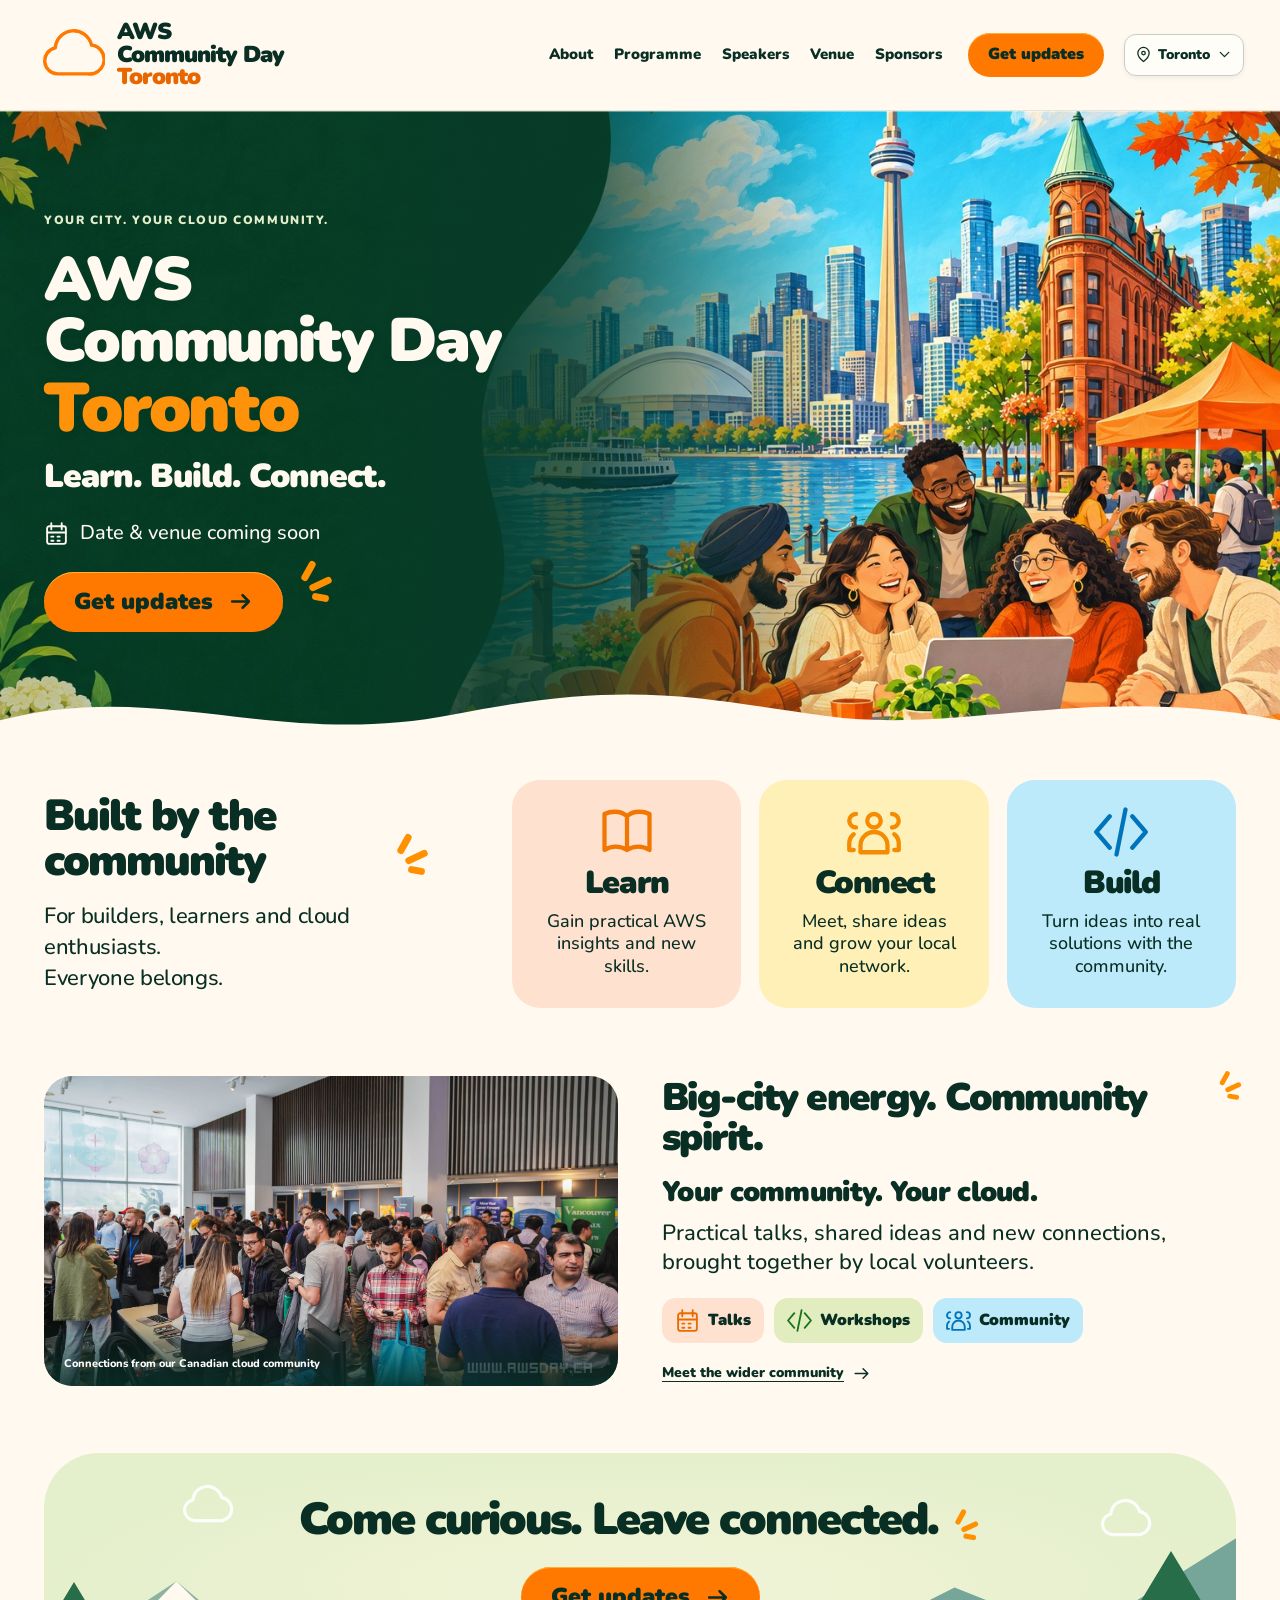
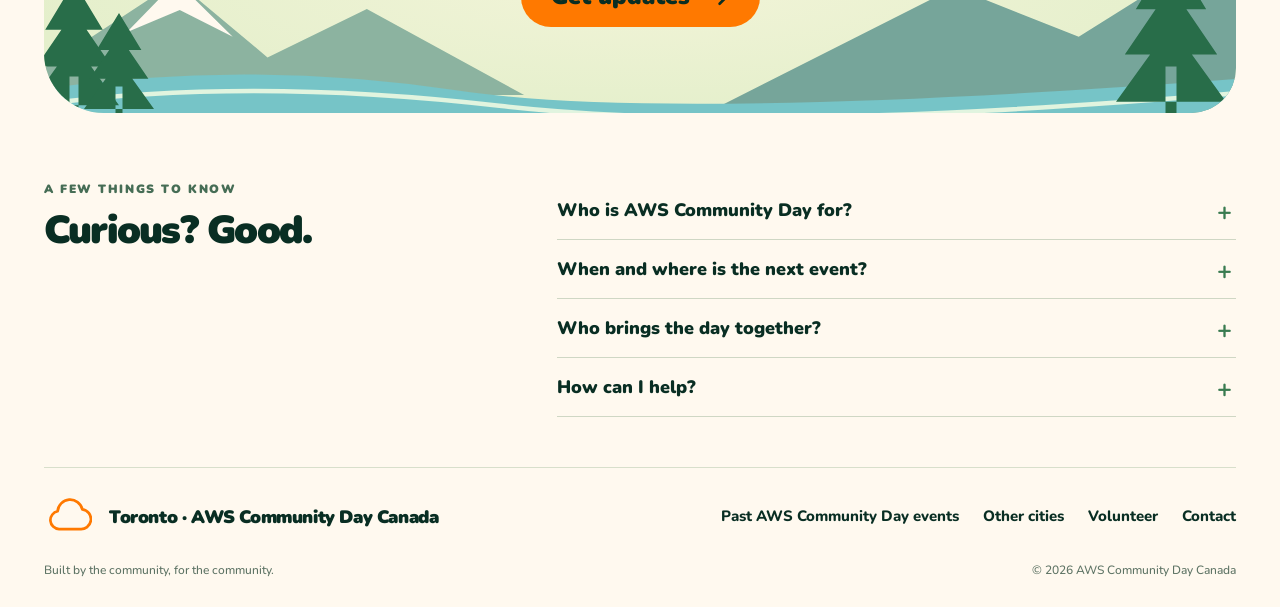
==== index.html @ c648989a "Archive Toronto 2026 event website and add past events navigation" ====
<!doctype html>
<html lang="en-CA">
<head>
<meta charset="utf-8">
<meta name="viewport" content="width=device-width,initial-scale=1">
<meta name="theme-color" content="#093b2b"><title>AWS Community Day Toronto | Learn. Build. Connect.</title>
<meta name="description" content="Built by the community, for the community. Join AWS Community Day Toronto for practical talks, shared ideas and new connections. Date and venue coming soon.">
<link rel="canonical" href="https://toronto.awsday.ca/">
<meta property="og:type" content="website">
<meta property="og:title" content="AWS Community Day Toronto">
<meta property="og:description" content="Learn. Build. Connect. Everyone belongs.">
<meta property="og:url" content="https://toronto.awsday.ca/">
<meta property="og:image" content="https://toronto.awsday.ca/assets/hero.jpg">
<meta name="twitter:card" content="summary_large_image">
<link rel="icon" href="favicon.svg" type="image/svg+xml">
<link rel="preload" href="assets/nunito-latin.woff2" as="font" type="font/woff2" crossorigin>
<link rel="preload" href="assets/hero.jpg" as="image" fetchpriority="high">
<link rel="stylesheet" href="styles.css">
<script src="app.js" defer></script></head>
<body data-city="toronto"><a href="#main" class="skip-link">Skip to content</a>
<header class="site-header"><div class="header-inner"><a class="brand" href="#top" aria-label="AWS Community Day Toronto home"><svg class="icon brand-cloud" viewBox="0 0 24 24" fill="none" stroke="currentColor" stroke-width="1.8" stroke-linecap="round" stroke-linejoin="round" aria-hidden="true"><path d="M7 19a5 5 0 0 1-.8-9.9A7 7 0 0 1 20 8a5.5 5.5 0 0 1-1.5 11Z"/></svg><span>AWS<br>Community Day<br><strong>Toronto</strong></span></a>
<nav class="desktop-nav" aria-label="Main navigation"><a href="#about">About</a><button data-panel="programme" aria-haspopup="dialog" aria-controls="panel-programme">Programme</button><button data-panel="speakers" aria-haspopup="dialog" aria-controls="panel-speakers">Speakers</button><button data-panel="venue" aria-haspopup="dialog" aria-controls="panel-venue">Venue</button><button data-panel="sponsors" aria-haspopup="dialog" aria-controls="panel-sponsors">Sponsors</button></nav><div class="header-actions"><button class="button button-small header-updates" data-panel="updates" aria-haspopup="dialog" aria-controls="panel-updates">Get updates</button><button class="city-switch" data-panel="cities" aria-haspopup="dialog" aria-controls="panel-cities" aria-label="Change city, currently Toronto"><svg class="icon " viewBox="0 0 24 24" fill="none" stroke="currentColor" stroke-width="1.8" stroke-linecap="round" stroke-linejoin="round" aria-hidden="true"><path d="M20 10c0 6-8 12-8 12S4 16 4 10a8 8 0 1 1 16 0Z"/><circle cx="12" cy="10" r="2.5"/></svg><span>Toronto</span><svg class="icon " viewBox="0 0 24 24" fill="none" stroke="currentColor" stroke-width="1.8" stroke-linecap="round" stroke-linejoin="round" aria-hidden="true"><path d="m6 9 6 6 6-6"/></svg></button><button class="menu-toggle" aria-expanded="false" aria-controls="mobile-nav" aria-label="Open navigation"><svg class="icon " viewBox="0 0 24 24" fill="none" stroke="currentColor" stroke-width="1.8" stroke-linecap="round" stroke-linejoin="round" aria-hidden="true"><path d="M3 6h18M3 12h18M3 18h18"/></svg></button></div></div>
<nav id="mobile-nav" class="mobile-nav" aria-label="Mobile navigation" hidden><a href="#about">About</a><button data-panel="programme" aria-haspopup="dialog" aria-controls="panel-programme">Programme</button><button data-panel="speakers" aria-haspopup="dialog" aria-controls="panel-speakers">Speakers</button><button data-panel="venue" aria-haspopup="dialog" aria-controls="panel-venue">Venue</button><button data-panel="sponsors" aria-haspopup="dialog" aria-controls="panel-sponsors">Sponsors</button><button data-panel="updates" aria-haspopup="dialog" aria-controls="panel-updates">Get updates</button></nav></header>
<main id="main">
<section id="top" class="hero" aria-labelledby="hero-title"><img class="hero-art" src="assets/hero.jpg" width="1536" height="1024" alt="Illustrated Toronto waterfront with the CN Tower, skyline and a community of builders" fetchpriority="high"><div class="hero-inner"><div class="hero-copy"><span class="hero-kicker">Your city. Your cloud community.</span><h1 id="hero-title">AWS<br>Community Day<br><span>Toronto</span></h1><p class="hero-tagline">Learn. Build. Connect.</p><p class="event-status"><svg class="icon " viewBox="0 0 24 24" fill="none" stroke="currentColor" stroke-width="1.8" stroke-linecap="round" stroke-linejoin="round" aria-hidden="true"><rect x="3" y="5" width="18" height="17" rx="2"/><path d="M7 2v6m10-6v6M3 11h18M7 15h2m4 0h2m-8 4h2m4 0h2"/></svg> Date & venue coming soon</p><div class="hero-cta"><button class="button button-large" data-panel="updates" aria-haspopup="dialog" aria-controls="panel-updates">Get updates <svg class="icon " viewBox="0 0 24 24" fill="none" stroke="currentColor" stroke-width="1.8" stroke-linecap="round" stroke-linejoin="round" aria-hidden="true"><path d="M4 12h16m-6-6 6 6-6 6"/></svg></button><span class="sparks" aria-hidden="true"><i></i><i></i><i></i></span></div></div></div><svg class="hero-wave" viewBox="0 0 1440 55" preserveAspectRatio="none" aria-hidden="true"><path d="M0 35C180-15 310 70 510 28S780 8 930 30 1230-10 1440 35V55H0Z" fill="#fff9ef"/></svg></section>
<section id="about" class="community-section content-width" aria-labelledby="community-title"><div class="community-intro"><h2 id="community-title">Built by the<br>community<span class="sparks" aria-hidden="true"><i></i><i></i><i></i></span></h2><p>For builders, learners and cloud enthusiasts.<br>Everyone belongs.</p></div><div class="pillars">
<article class="pillar learn"><svg class="icon " viewBox="0 0 24 24" fill="none" stroke="currentColor" stroke-width="1.8" stroke-linecap="round" stroke-linejoin="round" aria-hidden="true"><path d="M12 5C9 2 4 3 2 4v16c3-2 7-2 10 0 3-2 7-2 10 0V4c-2-1-7-2-10 1Zm0 0v15"/></svg><h3>Learn</h3><p>Gain practical AWS insights and new skills.</p></article>
<article class="pillar connect"><svg class="icon " viewBox="0 0 24 24" fill="none" stroke="currentColor" stroke-width="1.8" stroke-linecap="round" stroke-linejoin="round" aria-hidden="true"><circle cx="12" cy="7" r="3"/><path d="M6 21v-3a6 6 0 0 1 12 0v3ZM4 4a3 3 0 0 0 0 6M20 4a3 3 0 0 1 0 6M3 13a5 5 0 0 0-2 4v3h2m18-7a5 5 0 0 1 2 4v3h-2"/></svg><h3>Connect</h3><p>Meet, share ideas and grow your local network.</p></article>
<article class="pillar build"><svg class="icon " viewBox="0 0 24 24" fill="none" stroke="currentColor" stroke-width="1.8" stroke-linecap="round" stroke-linejoin="round" aria-hidden="true"><path d="m7 5-6 7 6 7m10-14 6 7-6 7M14 2l-4 20"/></svg><h3>Build</h3><p>Turn ideas into real solutions with the community.</p></article></div></section>
<section class="story-section content-width" aria-labelledby="story-title">
<figure class="community-photo"><img src="assets/community.jpg" width="3600" height="2400" loading="lazy" alt="Cloud community members meeting and sharing ideas at a previous Canadian event"><figcaption>Connections from our Canadian cloud community</figcaption></figure><div class="story-copy"><h2 id="story-title">Big-city energy. Community spirit.<span class="sparks" aria-hidden="true"><i></i><i></i><i></i></span></h2><h3>Your community. Your cloud.</h3><p>Practical talks, shared ideas and new connections, brought together by local volunteers.</p><div class="activity-tags"><button class="tag talks" data-panel="programme" aria-haspopup="dialog" aria-controls="panel-programme"><svg class="icon " viewBox="0 0 24 24" fill="none" stroke="currentColor" stroke-width="1.8" stroke-linecap="round" stroke-linejoin="round" aria-hidden="true"><rect x="3" y="5" width="18" height="17" rx="2"/><path d="M7 2v6m10-6v6M3 11h18M7 15h2m4 0h2m-8 4h2m4 0h2"/></svg> Talks</button><button class="tag workshops" data-panel="programme" aria-haspopup="dialog" aria-controls="panel-programme"><svg class="icon " viewBox="0 0 24 24" fill="none" stroke="currentColor" stroke-width="1.8" stroke-linecap="round" stroke-linejoin="round" aria-hidden="true"><path d="m7 5-6 7 6 7m10-14 6 7-6 7M14 2l-4 20"/></svg> Workshops</button><button class="tag community" data-panel="volunteer" aria-haspopup="dialog" aria-controls="panel-volunteer"><svg class="icon " viewBox="0 0 24 24" fill="none" stroke="currentColor" stroke-width="1.8" stroke-linecap="round" stroke-linejoin="round" aria-hidden="true"><circle cx="12" cy="7" r="3"/><path d="M6 21v-3a6 6 0 0 1 12 0v3ZM4 4a3 3 0 0 0 0 6M20 4a3 3 0 0 1 0 6M3 13a5 5 0 0 0-2 4v3h2m18-7a5 5 0 0 1 2 4v3h-2"/></svg> Community</button></div><a class="text-link" href="https://canadiancloud.org/" target="_blank" rel="noopener noreferrer">Meet the wider community <svg class="icon " viewBox="0 0 24 24" fill="none" stroke="currentColor" stroke-width="1.8" stroke-linecap="round" stroke-linejoin="round" aria-hidden="true"><path d="M4 12h16m-6-6 6 6-6 6"/></svg></a></div></section>
<section class="join-section content-width" aria-labelledby="join-title"><div class="join-landscape" aria-hidden="true"><svg viewBox="0 0 1440 290" preserveAspectRatio="none"><path d="M0 240 160 143 270 228 390 174 580 270H0Z" fill="#8cb3a0"/><path d="m100 200 60-57 68 62-64-30Z" fill="#fff9ef"/><path d="M800 290 1100 150 1250 205 1440 95V290Z" fill="#76a59a"/><path d="M0 263Q250 230 500 265T1440 252V290H0Z" fill="#76c4c7"/><path d="M0 280Q250 250 550 282T1440 268" stroke="#e1f4df" stroke-width="5" fill="none"/></svg><svg class="pine pine-one" viewBox="0 0 100 160" fill="currentColor"><path d="M45 105h10v55H45zM50 0 18 53h18L8 94h23L0 137h100L69 94h23L64 53h18Z"/></svg><svg class="pine pine-two" viewBox="0 0 100 160" fill="currentColor"><path d="M45 105h10v55H45zM50 0 18 53h18L8 94h23L0 137h100L69 94h23L64 53h18Z"/></svg><svg class="pine pine-three" viewBox="0 0 100 160" fill="currentColor"><path d="M45 105h10v55H45zM50 0 18 53h18L8 94h23L0 137h100L69 94h23L64 53h18Z"/></svg><svg class="icon landscape-cloud cloud-one" viewBox="0 0 24 24" fill="none" stroke="currentColor" stroke-width="1.8" stroke-linecap="round" stroke-linejoin="round" aria-hidden="true"><path d="M7 19a5 5 0 0 1-.8-9.9A7 7 0 0 1 20 8a5.5 5.5 0 0 1-1.5 11Z"/></svg><svg class="icon landscape-cloud cloud-two" viewBox="0 0 24 24" fill="none" stroke="currentColor" stroke-width="1.8" stroke-linecap="round" stroke-linejoin="round" aria-hidden="true"><path d="M7 19a5 5 0 0 1-.8-9.9A7 7 0 0 1 20 8a5.5 5.5 0 0 1-1.5 11Z"/></svg></div><div class="join-copy"><h2 id="join-title">Come curious.<br class="mobile-break"> Leave connected.<span class="sparks" aria-hidden="true"><i></i><i></i><i></i></span></h2><button class="button button-large" data-panel="updates" aria-haspopup="dialog" aria-controls="panel-updates">Get updates <svg class="icon " viewBox="0 0 24 24" fill="none" stroke="currentColor" stroke-width="1.8" stroke-linecap="round" stroke-linejoin="round" aria-hidden="true"><path d="M4 12h16m-6-6 6 6-6 6"/></svg></button></div></section>
<section class="faq-section content-width" aria-labelledby="faq-title"><div class="faq-heading"><span class="eyebrow">A few things to know</span><h2 id="faq-title">Curious? Good.</h2></div><div class="faq-items">
<details><summary>Who is AWS Community Day for?</summary><p>Developers, architects, students, cloud enthusiasts and anyone curious about AWS. Whether you’re just starting or have been building for years, you’re welcome here.</p></details>
<details><summary>When and where is the next event?</summary><p>The date and venue for Toronto are coming soon. Confirmed details, tickets, speakers and the programme will be published here.</p></details>
<details><summary>Who brings the day together?</summary><p>Local community volunteers, as part of the Canadian Public Cloud Association community. It’s a day to learn from each other and make meaningful connections.</p></details>
<details><summary>How can I help?</summary><p>We’d love to hear from potential volunteers, speakers and sponsors. <a href="mailto:info@awsday.ca?subject=AWS%20Community%20Day%20Toronto%3A%20Getting%20involved">Contact the organizing team</a> to get involved in Toronto.</p></details></div></section></main>
<footer class="site-footer content-width"><div class="footer-top"><a class="footer-brand" href="https://awsday.ca/"><svg class="icon " viewBox="0 0 24 24" fill="none" stroke="currentColor" stroke-width="1.8" stroke-linecap="round" stroke-linejoin="round" aria-hidden="true"><path d="M7 19a5 5 0 0 1-.8-9.9A7 7 0 0 1 20 8a5.5 5.5 0 0 1-1.5 11Z"/></svg><span>Toronto · AWS Community Day Canada</span></a>
<nav aria-label="Footer navigation"><a href="past-events/">Past AWS Community Day events</a><button data-panel="cities" aria-haspopup="dialog" aria-controls="panel-cities">Other cities</button><button data-panel="volunteer" aria-haspopup="dialog" aria-controls="panel-volunteer">Volunteer</button><button data-panel="contact" aria-haspopup="dialog" aria-controls="panel-contact">Contact</button></nav></div><div class="footer-bottom"><span>Built by the community, for the community.</span><span>© 2026 AWS Community Day Canada</span></div></footer>
<dialog id="panel-updates" aria-labelledby="title-updates"><button class="dialog-close" aria-label="Close dialog"><svg class="icon " viewBox="0 0 24 24" fill="none" stroke="currentColor" stroke-width="1.8" stroke-linecap="round" stroke-linejoin="round" aria-hidden="true"><path d="m5 5 14 14M19 5 5 19"/></svg></button><span class="eyebrow">Stay connected · Toronto</span><h2 id="title-updates">Good things are coming.</h2><p>Dates, tickets and the programme will be announced here. Follow the Canadian cloud community for event news as it happens.</p><a class="button" href="https://www.linkedin.com/company/canadiancloud/" target="_blank" rel="noopener noreferrer">Follow community updates <svg class="icon " viewBox="0 0 24 24" fill="none" stroke="currentColor" stroke-width="1.8" stroke-linecap="round" stroke-linejoin="round" aria-hidden="true"><path d="M4 12h16m-6-6 6 6-6 6"/></svg></a><p class="panel-note">Have a question? <a href="mailto:info@awsday.ca?subject=AWS%20Community%20Day%20Toronto%3A%20Event%20updates">Email the organizing team</a>.</p></dialog>
<dialog id="panel-programme" aria-labelledby="title-programme"><button class="dialog-close" aria-label="Close dialog"><svg class="icon " viewBox="0 0 24 24" fill="none" stroke="currentColor" stroke-width="1.8" stroke-linecap="round" stroke-linejoin="round" aria-hidden="true"><path d="m5 5 14 14M19 5 5 19"/></svg></button><span class="eyebrow">Programme</span><h2 id="title-programme">A day for curious minds.</h2><p>Practical talks, shared ideas and space to meet other builders. The Toronto programme and session times will be published once confirmed.</p><div class="panel-list"><p><svg class="icon " viewBox="0 0 24 24" fill="none" stroke="currentColor" stroke-width="1.8" stroke-linecap="round" stroke-linejoin="round" aria-hidden="true"><path d="M12 5C9 2 4 3 2 4v16c3-2 7-2 10 0 3-2 7-2 10 0V4c-2-1-7-2-10 1Zm0 0v15"/></svg> Learn from the people building in the cloud.</p><p><svg class="icon " viewBox="0 0 24 24" fill="none" stroke="currentColor" stroke-width="1.8" stroke-linecap="round" stroke-linejoin="round" aria-hidden="true"><path d="m7 5-6 7 6 7m10-14 6 7-6 7M14 2l-4 20"/></svg> Explore ideas you can put into practice.</p><p><svg class="icon " viewBox="0 0 24 24" fill="none" stroke="currentColor" stroke-width="1.8" stroke-linecap="round" stroke-linejoin="round" aria-hidden="true"><circle cx="12" cy="7" r="3"/><path d="M6 21v-3a6 6 0 0 1 12 0v3ZM4 4a3 3 0 0 0 0 6M20 4a3 3 0 0 1 0 6M3 13a5 5 0 0 0-2 4v3h2m18-7a5 5 0 0 1 2 4v3h-2"/></svg> Make time for conversations and connections.</p></div><p class="status-line">Full programme coming soon</p></dialog>
<dialog id="panel-speakers" aria-labelledby="title-speakers"><button class="dialog-close" aria-label="Close dialog"><svg class="icon " viewBox="0 0 24 24" fill="none" stroke="currentColor" stroke-width="1.8" stroke-linecap="round" stroke-linejoin="round" aria-hidden="true"><path d="m5 5 14 14M19 5 5 19"/></svg></button><span class="eyebrow">Speakers</span><h2 id="title-speakers">Community voices. Real experience.</h2><p>Our Toronto speaker lineup is being planned. Names and session details will appear here when confirmed.</p><p>Have something useful to share with other builders?</p><a class="button" href="mailto:info@awsday.ca?subject=AWS%20Community%20Day%20Toronto%3A%20Speaking%20interest">Talk to the team <svg class="icon " viewBox="0 0 24 24" fill="none" stroke="currentColor" stroke-width="1.8" stroke-linecap="round" stroke-linejoin="round" aria-hidden="true"><path d="M4 12h16m-6-6 6 6-6 6"/></svg></a></dialog>
<dialog id="panel-venue" aria-labelledby="title-venue"><button class="dialog-close" aria-label="Close dialog"><svg class="icon " viewBox="0 0 24 24" fill="none" stroke="currentColor" stroke-width="1.8" stroke-linecap="round" stroke-linejoin="round" aria-hidden="true"><path d="m5 5 14 14M19 5 5 19"/></svg></button><span class="eyebrow">Date & venue</span><h2 id="title-venue">See you in Toronto.</h2><p>The date and venue for the next AWS Community Day Toronto will be announced here.</p><p>Once confirmed, you’ll find the address, transport options and accessibility information in this space.</p><p class="status-line">Date & venue coming soon</p></dialog>
<dialog id="panel-sponsors" aria-labelledby="title-sponsors"><button class="dialog-close" aria-label="Close dialog"><svg class="icon " viewBox="0 0 24 24" fill="none" stroke="currentColor" stroke-width="1.8" stroke-linecap="round" stroke-linejoin="round" aria-hidden="true"><path d="m5 5 14 14M19 5 5 19"/></svg></button><span class="eyebrow">Partners & sponsors</span><h2 id="title-sponsors">Help the community build.</h2><p>Support a day of learning and connection for the Toronto cloud community. Sponsor opportunities and confirmed partners will be shared as planning progresses.</p><a class="button" href="mailto:info@awsday.ca?subject=AWS%20Community%20Day%20Toronto%3A%20Sponsorship%20interest">Become a sponsor <svg class="icon " viewBox="0 0 24 24" fill="none" stroke="currentColor" stroke-width="1.8" stroke-linecap="round" stroke-linejoin="round" aria-hidden="true"><path d="M4 12h16m-6-6 6 6-6 6"/></svg></a></dialog>
<dialog id="panel-volunteer" aria-labelledby="title-volunteer"><button class="dialog-close" aria-label="Close dialog"><svg class="icon " viewBox="0 0 24 24" fill="none" stroke="currentColor" stroke-width="1.8" stroke-linecap="round" stroke-linejoin="round" aria-hidden="true"><path d="m5 5 14 14M19 5 5 19"/></svg></button><span class="eyebrow">Volunteer</span><h2 id="title-volunteer">Built together. By people like you.</h2><p>AWS Community Day is brought together by local volunteers. Help welcome attendees, support speakers or bring your own skills to the organizing team in Toronto.</p><a class="button" href="mailto:info@awsday.ca?subject=AWS%20Community%20Day%20Toronto%3A%20Volunteer%20interest">Get involved <svg class="icon " viewBox="0 0 24 24" fill="none" stroke="currentColor" stroke-width="1.8" stroke-linecap="round" stroke-linejoin="round" aria-hidden="true"><path d="M20 4a5 5 0 0 0-8 1 5 5 0 0 0-8-1c-7 6 8 17 8 17S27 10 20 4Z"/></svg></a></dialog>
<dialog id="panel-cities" aria-labelledby="title-cities"><button class="dialog-close" aria-label="Close dialog"><svg class="icon " viewBox="0 0 24 24" fill="none" stroke="currentColor" stroke-width="1.8" stroke-linecap="round" stroke-linejoin="round" aria-hidden="true"><path d="m5 5 14 14M19 5 5 19"/></svg></button><span class="eyebrow">Find your community</span><h2 id="title-cities">One community. Many cities.</h2><p>A local welcome, wherever you build.</p><div class="city-list"><a href="https://canadiancloud.org/awsday-vancouver/" ><svg class="icon " viewBox="0 0 24 24" fill="none" stroke="currentColor" stroke-width="1.8" stroke-linecap="round" stroke-linejoin="round" aria-hidden="true"><path d="M20 10c0 6-8 12-8 12S4 16 4 10a8 8 0 1 1 16 0Z"/><circle cx="12" cy="10" r="2.5"/></svg> Vancouver<svg class="icon " viewBox="0 0 24 24" fill="none" stroke="currentColor" stroke-width="1.8" stroke-linecap="round" stroke-linejoin="round" aria-hidden="true"><path d="M4 12h16m-6-6 6 6-6 6"/></svg></a><a href="https://toronto.awsday.ca/" aria-current="page"><svg class="icon " viewBox="0 0 24 24" fill="none" stroke="currentColor" stroke-width="1.8" stroke-linecap="round" stroke-linejoin="round" aria-hidden="true"><path d="M20 10c0 6-8 12-8 12S4 16 4 10a8 8 0 1 1 16 0Z"/><circle cx="12" cy="10" r="2.5"/></svg> Toronto<span class="current-city">You are here</span></a><a href="https://canadiancloud.org/awsday-victoria/" ><svg class="icon " viewBox="0 0 24 24" fill="none" stroke="currentColor" stroke-width="1.8" stroke-linecap="round" stroke-linejoin="round" aria-hidden="true"><path d="M20 10c0 6-8 12-8 12S4 16 4 10a8 8 0 1 1 16 0Z"/><circle cx="12" cy="10" r="2.5"/></svg> Victoria<svg class="icon " viewBox="0 0 24 24" fill="none" stroke="currentColor" stroke-width="1.8" stroke-linecap="round" stroke-linejoin="round" aria-hidden="true"><path d="M4 12h16m-6-6 6 6-6 6"/></svg></a></div><a class="text-link" href="https://awsday.ca/">AWS Community Day Canada <svg class="icon " viewBox="0 0 24 24" fill="none" stroke="currentColor" stroke-width="1.8" stroke-linecap="round" stroke-linejoin="round" aria-hidden="true"><path d="M4 12h16m-6-6 6 6-6 6"/></svg></a></dialog>
<dialog id="panel-contact" aria-labelledby="title-contact"><button class="dialog-close" aria-label="Close dialog"><svg class="icon " viewBox="0 0 24 24" fill="none" stroke="currentColor" stroke-width="1.8" stroke-linecap="round" stroke-linejoin="round" aria-hidden="true"><path d="m5 5 14 14M19 5 5 19"/></svg></button><span class="eyebrow">Contact</span><h2 id="title-contact">Let’s start a conversation.</h2><p>Questions about AWS Community Day Toronto? Get in touch with the organizing team.</p><a class="button" href="mailto:info@awsday.ca?subject=AWS%20Community%20Day%20Toronto%3A%20General%20enquiry"><svg class="icon " viewBox="0 0 24 24" fill="none" stroke="currentColor" stroke-width="1.8" stroke-linecap="round" stroke-linejoin="round" aria-hidden="true"><rect x="2" y="4" width="20" height="16" rx="2"/><path d="m2 6 10 7L22 6"/></svg> info@awsday.ca</a><p class="panel-note">Part of the <a href="https://canadiancloud.org/" target="_blank" rel="noopener noreferrer">Canadian Public Cloud Association</a> community.</p></dialog>
</body></html>
---- styles.css ----
@font-face{font-family:Nunito;src:url('assets/nunito-latin.woff2') format('woff2');font-weight:400 1000;font-display:swap}
:root{--cream:#fff9ef;--green:#073b29;--deep:#092e23;--orange:#ff7900;--ink:#12352b;--peach:#ffe1d0;--yellow:#fff0b8;--blue:#bdeafa;--lime:#e2edbf;--content:1240px;color-scheme:light}
*{box-sizing:border-box}html{scroll-behavior:smooth;scroll-padding-top:112px}body{margin:0;background:var(--cream);color:var(--deep);font:500 18px/1.45 Nunito,'Arial Rounded MT Bold',Arial,sans-serif;-webkit-font-smoothing:antialiased}button,a{-webkit-tap-highlight-color:transparent}button{font:inherit;color:inherit;cursor:pointer}a{color:inherit}button{border:0}button:disabled{cursor:default}a,button,summary{touch-action:manipulation}a:focus-visible,button:focus-visible,summary:focus-visible{outline:3px solid #087aaf;outline-offset:5px}a:hover{color:#ad4b00}.icon{width:25px;height:25px;flex-shrink:0;vertical-align:middle}.content-width{max-width:var(--content);margin-inline:auto;width:calc(100% - 88px)}h1,h2,h3,p{margin:0}h1,h2,h3{font-weight:1000;line-height:1.02;letter-spacing:-.045em}h2{font-size:clamp(34px,3.4vw,49px)}h3{font-size:32px}p{line-height:1.4}.skip-link{position:fixed;left:20px;top:-80px;background:var(--cream);padding:12px;z-index:99}.skip-link:focus{top:10px}
.site-header{position:sticky;top:0;z-index:20;background:rgba(255,249,239,.97);border-bottom:1px solid #e9e5d5;box-shadow:0 1px 0 #ffffff60}.header-inner{max-width:1440px;min-height:110px;margin:auto;display:flex;align-items:center;gap:26px;padding:17px 36px}.brand{display:flex;gap:12px;align-items:center;text-decoration:none;line-height:.98;font-weight:1000;font-size:23px;letter-spacing:-1px;flex-shrink:0}.brand strong{color:#e86600;font-weight:1000}.brand .brand-cloud{height:63px;width:69px;color:var(--orange);stroke-width:1.3}.desktop-nav{display:flex;align-items:center;gap:21px;margin-left:auto}.desktop-nav a,.desktop-nav button{font-size:15px;font-weight:900;white-space:nowrap;text-decoration:none;background:transparent;padding:10px 0}.desktop-nav button:hover{color:#ac4b00}.header-actions{display:flex;align-items:center;gap:20px}.button{display:inline-flex;align-items:center;justify-content:center;gap:15px;background:var(--orange);color:var(--deep);padding:14px 28px;border-radius:100px;font-weight:1000;font-size:23px;line-height:1.2;text-decoration:none;box-shadow:inset 0 1px 0 #ffb03c;transition:transform .18s,background .18s,box-shadow .18s}.button:hover{background:#ff920b;color:var(--deep);transform:translateY(-2px);box-shadow:0 6px 18px #d15c0020}.button-small{font-size:16px;padding:12px 20px;white-space:nowrap}.button-large{padding:16px 30px}.button .icon{stroke-width:2.5}.city-switch{display:flex;align-items:center;gap:6px;border:1px solid #c8cec4;box-shadow:0 2px 5px #183a2911;border-radius:12px;background:#fffdf8;font-size:14px;font-weight:900;padding:10px}.city-switch .icon{width:17px;height:17px}.city-switch:hover{background:#edf2e1}.menu-toggle{display:none;background:transparent;padding:10px}.mobile-nav{padding:10px 24px 20px;border-top:1px solid #e4e8da}.mobile-nav:not([hidden]){display:grid;grid-template-columns:repeat(3,1fr);gap:8px}.mobile-nav a,.mobile-nav button{padding:12px 8px;background:#f0f1df;border-radius:8px;text-decoration:none;text-align:center;font-weight:900;font-size:15px}
.hero{position:relative;isolation:isolate;min-height:625px;overflow:hidden;background:var(--green)}.hero-art{position:absolute;inset:0;width:100%;height:100%;object-fit:cover;object-position:center;z-index:-2}.hero:before{content:'';position:absolute;inset:0;z-index:-1;background:linear-gradient(90deg,#073b2940 24%,#073b29eb 38%,#073b29c7 46%,transparent 66%)}.hero-inner{max-width:var(--content);width:calc(100% - 88px);min-height:625px;margin:auto;display:flex;align-items:center;padding:64px 0 74px}.hero-copy{color:var(--cream);width:55%;max-width:680px;position:relative}.hero-kicker{display:inline-block;letter-spacing:.13em;font-size:12px;font-weight:900;text-transform:uppercase;margin-bottom:20px;color:#e3edc9}.hero h1{font-size:clamp(46px,4.8vw,70px);line-height:.99;letter-spacing:-.035em;text-shadow:0 2px 8px #032c2518}.hero h1 span{color:#ff920b;font-size:1.12em;display:inline-block;margin-top:3px}.hero-tagline{font-size:clamp(25px,2.6vw,37px);font-weight:1000;letter-spacing:-1px;line-height:1.1;margin-top:16px}.event-status{display:flex;gap:11px;align-items:center;font-size:20px;margin-top:24px}.hero-cta{display:inline-flex;align-items:center;margin-top:25px;position:relative}.hero-wave{position:absolute;bottom:-1px;width:100%;height:46px;pointer-events:none}.sparks{display:inline-block;position:relative;width:33px;height:38px;vertical-align:middle;margin-left:14px}.sparks i{position:absolute;width:7px;height:22px;background:#ff9000;border-radius:5px;transform-origin:center;left:8px;top:0;transform:rotate(29deg)}.sparks i:nth-child(2){transform:rotate(65deg);left:20px;top:12px;height:24px}.sparks i:nth-child(3){transform:rotate(100deg);left:20px;top:29px;height:17px}.hero-cta .sparks{position:absolute;left:100%;top:-12px}
.community-section{display:grid;grid-template-columns:1.05fr 1.8fr;gap:46px;align-items:center;padding:44px 0 56px}.community-intro h2{position:relative;max-width:370px}.community-intro .sparks{position:absolute;right:-12px;bottom:12px}.community-intro p{font-size:22px;margin-top:18px;max-width:360px;letter-spacing:-.35px}.pillars{display:grid;grid-template-columns:repeat(3,1fr);gap:18px}.pillar{border-radius:28px;min-height:228px;padding:25px 18px 24px;text-align:center;transition:transform .2s}.pillar:hover{transform:translateY(-5px)}.pillar>.icon{width:54px;height:54px;stroke-width:1.9;margin-bottom:8px}.pillar h3{font-size:32px;margin-bottom:10px}.pillar p{font-size:18px;line-height:1.25;max-width:170px;margin:auto}.learn{background:var(--peach)}.learn>.icon{color:#f27600}.connect{background:var(--yellow)}.connect>.icon{color:#f58b00}.build{background:var(--blue)}.build>.icon{color:#0074ba}
.story-section{display:grid;grid-template-columns:1fr 1fr;gap:44px;align-items:center;padding:12px 0 62px}.community-photo{margin:0;position:relative;overflow:hidden;border-radius:28px;align-self:stretch;min-height:310px}.community-photo img{position:absolute;width:100%;height:100%;object-fit:cover;object-position:center 70%}.community-photo figcaption{position:absolute;bottom:0;left:0;right:0;font-size:11px;background:linear-gradient(transparent,#082f27d9);color:white;padding:38px 20px 14px;font-weight:800}.story-copy h2{position:relative;font-size:clamp(32px,3vw,43px);line-height:1.04;max-width:600px;margin-bottom:20px}.story-copy .sparks{width:25px;height:30px;transform:scale(.7);margin-left:4px;position:absolute;top:-12px;right:-2px}.story-copy h3{font-size:clamp(23px,2.2vw,30px);letter-spacing:-.7px;margin-bottom:12px}.story-copy p{font-size:22px;line-height:1.35;max-width:510px}.activity-tags{display:flex;gap:10px;flex-wrap:wrap;margin:20px 0 15px}.tag{display:inline-flex;align-items:center;gap:8px;padding:10px 13px;border-radius:14px;font-size:16px;font-weight:1000}.tag:hover{box-shadow:0 0 0 2px #104c3533}.talks{background:var(--peach)}.talks .icon{color:#e76d00}.workshops{background:var(--lime)}.workshops .icon{color:#1a741e}.community{background:var(--blue)}.community .icon{color:#0074ba}.text-link{display:inline-flex;align-items:center;gap:8px;font-size:14px;font-weight:900;text-underline-offset:4px}.text-link .icon{width:19px;height:19px}
.join-section{position:relative;isolation:isolate;background:#e4efcb;border-radius:55px 70px 45px 60px;min-height:260px;overflow:hidden;text-align:center;margin-top:5px;margin-bottom:68px}.join-landscape{position:absolute;inset:0;z-index:-1;background:radial-gradient(ellipse at center,#f2f4d8,transparent 75%)}.join-landscape>svg:first-child{position:absolute;width:100%;height:100%;inset:0}.join-copy{position:relative;padding:42px 80px 50px}.join-copy h2{font-size:clamp(30px,3.5vw,48px);line-height:1.1;margin-bottom:23px}.join-copy .sparks{margin-left:10px;transform:scale(.75)}.landscape-cloud{position:absolute;width:60px;height:50px;color:white;stroke-width:1.5;opacity:.9}.cloud-one{left:11%;top:28px}.cloud-two{right:7%;top:42px}.pine{position:absolute;color:#286d49;width:90px;height:150px;bottom:-16px}.pine-one{left:-15px}.pine-two{left:40px;width:70px;height:120px}.pine-three{right:10px;width:110px;height:180px}.mobile-break{display:none}
.faq-section{display:grid;grid-template-columns:1fr 1.5fr;gap:60px;padding-bottom:50px}.eyebrow{display:block;color:#466d55;font-size:12px;font-weight:1000;text-transform:uppercase;letter-spacing:.13em;margin-bottom:13px}.faq-heading h2{font-size:39px}.faq-items details{border-bottom:1px solid #cfd7c4}.faq-items summary{list-style:none;cursor:pointer;font-size:18px;font-weight:900;padding:16px 35px 16px 0;position:relative}.faq-items summary::-webkit-details-marker{display:none}.faq-items summary:after{content:'+';position:absolute;right:4px;top:13px;font-size:25px;font-weight:700;color:#397b50}.faq-items details[open] summary:after{content:'−'}.faq-items details p{font-size:16px;line-height:1.6;padding:0 30px 18px 0}.site-footer{border-top:1px solid #d8dfcb;padding-top:27px;padding-bottom:27px}.footer-top{display:flex;align-items:center;justify-content:space-between;gap:30px}.footer-brand{display:flex;align-items:center;gap:17px;font-size:18px;letter-spacing:-.4px;font-weight:1000;text-decoration:none}.footer-brand .icon{width:48px;height:43px;color:var(--orange);stroke-width:1.5}.site-footer nav{display:flex;gap:32px}.site-footer nav button{padding:10px 0;background:transparent;font-size:15px;font-weight:800}.site-footer nav button:hover{color:#a84a00}.footer-bottom{display:flex;justify-content:space-between;gap:20px;color:#5d7364;font-size:12px;padding-top:24px}
dialog{border:1px solid #d8decf;border-radius:30px;background:var(--cream);color:var(--deep);padding:48px;width:calc(100% - 36px);max-width:600px;max-height:85dvh;box-shadow:0 25px 100px #001a2159}dialog::backdrop{background:#062e27b8;backdrop-filter:blur(5px)}dialog h2{font-size:42px;padding-right:5px;margin-bottom:22px}dialog p{font-size:19px;margin:14px 0}dialog .button{margin:12px 0;font-size:18px;max-width:100%}dialog .panel-note{font-size:14px;line-height:1.6}.dialog-close{position:absolute;right:17px;top:16px;background:#e6edda;border-radius:50%;padding:9px;display:grid;place-items:center}.dialog-close:hover{background:#d5e1c6}.panel-list{padding:12px 0}.panel-list p{display:flex;gap:14px;font-size:17px;align-items:center}.panel-list .icon{color:#b95800}.status-line{padding:15px;border-radius:12px;background:#e8edda;font-size:16px!important;font-weight:900}.city-list{display:grid;gap:10px;margin:24px 0}.city-list a{display:flex;align-items:center;gap:12px;padding:15px;border:1px solid #cedac5;border-radius:14px;text-decoration:none;font-weight:900;background:#f4f4e5}.city-list a>.icon:last-child{margin-left:auto}.city-list a[aria-current]{background:#e1edcc}.current-city{font-size:12px;font-weight:700;margin-left:auto;color:#506942}body.dialog-open{overflow:hidden}
@media(min-width:1600px){.hero{min-height:720px}.hero-inner{min-height:720px}.hero-art{object-position:center 48%}}
@media(max-width:1240px){.header-inner{gap:17px;padding-inline:25px}.brand{font-size:20px;gap:8px}.brand .brand-cloud{width:53px}.desktop-nav{gap:15px}.desktop-nav a,.desktop-nav button{font-size:14px}.header-actions{gap:10px}.header-updates{padding:12px 14px}.community-section{gap:35px}.community-intro .sparks{right:-6px}.pillar{padding-inline:13px}.story-section{gap:30px}.story-copy p{font-size:20px}.tag{padding:10px;font-size:14px}.hero-copy{width:57%}}
@media(max-width:1050px){.desktop-nav{display:none}.header-actions{margin-left:auto}.menu-toggle{display:block}.header-inner{min-height:95px}.brand{font-size:21px}.hero-inner,.hero{min-height:600px}.hero h1{font-size:54px}.hero-copy{width:61%}.hero-art{object-position:53% center}.community-section{grid-template-columns:1fr 1.6fr;gap:25px}.community-intro h2{font-size:38px}.community-intro p{font-size:20px}.community-intro .sparks{right:-13px;transform:scale(.7)}.pillars{gap:12px}.pillar{min-height:220px;border-radius:23px}.pillar h3{font-size:28px}.pillar p{font-size:16px}.story-copy h2{font-size:35px}.story-copy h3{font-size:25px}.story-copy .sparks{display:none}.story-copy p{font-size:19px}.join-copy{padding-inline:45px}.join-copy h2{font-size:39px}.join-copy .sparks{display:none}.footer-brand{font-size:16px}.site-footer nav{gap:20px}}
@media(max-width:760px){html{scroll-padding-top:90px}.content-width{width:calc(100% - 40px)}.header-inner{padding:10px 20px;min-height:85px;gap:12px}.brand{font-size:17px;letter-spacing:-.6px;gap:8px}.brand .brand-cloud{width:44px;height:47px}.header-updates{display:none}.city-switch{padding:8px;font-size:12px;gap:4px}.city-switch .icon{width:14px}.menu-toggle{padding:7px}.header-actions{gap:7px}.hero{min-height:0;padding-top:0}.hero-inner{width:calc(100% - 44px);min-height:490px;align-items:flex-start;padding:45px 0 56px}.hero-art{position:relative;inset:auto;display:block;width:100%;height:340px;object-fit:cover;object-position:80% 60%;z-index:-2}.hero:before{display:none}.hero-inner{position:relative;min-height:0}.hero-copy{width:100%;max-width:none}.hero-kicker{margin-bottom:16px;font-size:11px}.hero h1{font-size:clamp(43px,8.8vw,65px);line-height:1}.hero-tagline{font-size:30px}.event-status{font-size:17px;gap:8px;margin-top:22px}.hero .button{font-size:22px}.hero-wave{height:25px}.community-section{grid-template-columns:1fr;gap:28px;padding:34px 0 40px}.community-intro h2{font-size:41px;max-width:330px}.community-intro h2 br{display:none}.community-intro p{font-size:20px;max-width:100%;margin-top:12px}.community-intro p br{display:none}.community-intro .sparks{right:8px;bottom:9px}.pillars{gap:12px}.pillar{min-height:204px;padding:21px 10px;border-radius:22px}.pillar>.icon{width:44px;height:44px}.pillar h3{font-size:26px}.pillar p{font-size:15px;line-height:1.35}.story-section{grid-template-columns:1fr;gap:26px;padding:0 0 38px}.community-photo{min-height:290px}.story-copy h2{font-size:37px;margin-bottom:15px}.story-copy h3{font-size:26px}.story-copy p{font-size:20px}.activity-tags{gap:9px}.tag{font-size:15px;padding:10px 14px}.join-section{border-radius:33px;min-height:274px;margin-bottom:43px}.join-copy{padding:41px 20px 62px}.join-copy h2{font-size:36px;line-height:1.04;margin-bottom:20px}.mobile-break{display:block}.join-copy .button{font-size:21px;padding:14px 23px}.cloud-one{left:8%;top:10px;width:35px}.cloud-two{right:5%;top:60px;width:35px}.pine-three{width:80px;height:130px;right:-10px;bottom:-15px}.pine-two{left:4px;width:45px;height:90px}.pine-one{left:-28px;width:70px;height:120px}.faq-section{grid-template-columns:1fr;gap:15px;padding-bottom:35px}.faq-heading h2{font-size:36px}.faq-items summary{font-size:17px;padding-block:16px}.footer-top{align-items:flex-start;flex-direction:column;gap:17px}.footer-brand{font-size:16px;gap:12px}.footer-brand .icon{width:40px;height:40px}.site-footer nav{gap:30px;margin-left:1px}.footer-bottom{flex-direction:column;gap:8px;padding-top:20px}.site-footer{padding-top:22px;padding-bottom:25px}dialog{padding:42px 25px 27px;border-radius:24px}dialog h2{font-size:34px}dialog p{font-size:18px}.dialog-close{padding:7px}.hero-art{height:300px}}
@media(max-width:400px){.header-inner{padding-inline:12px}.brand{font-size:15px;gap:6px}.brand .brand-cloud{width:37px}.city-switch{font-size:11px;padding:7px}.header-actions{gap:2px}.hero-art{height:240px}.hero-inner{padding-top:33px}.hero h1{font-size:43px}.hero-tagline{font-size:27px}.community-intro h2{font-size:36px;max-width:290px}.community-intro .sparks{right:0}.pillars{gap:8px}.pillar{padding:20px 8px;border-radius:18px}.pillar h3{font-size:23px}.pillar p{font-size:13px}.pillar>.icon{width:37px;height:37px}.tag{padding:10px;font-size:14px}.tag .icon{width:21px}.community-photo{min-height:240px}.join-copy h2{font-size:32px}}
@media(prefers-reduced-motion:reduce){html{scroll-behavior:auto}*,*:before,*:after{transition:none!important;animation:none!important}}

/* Keep the longest city label within a 320px phone header. */
@media(max-width:360px){.header-inner{gap:6px}.brand{font-size:14px;gap:5px}.brand .brand-cloud{width:32px}.city-switch>.icon:first-child{display:none}}

/* Footer archive link shares the existing navigation style. */
.site-footer nav{flex-wrap:wrap;justify-content:flex-end;column-gap:24px;row-gap:4px}.site-footer nav a{padding:10px 0;text-decoration:none;font-size:15px;font-weight:800}.site-footer nav a:hover{color:#a84a00}
@media(max-width:760px){.site-footer nav{justify-content:flex-start;column-gap:24px}}
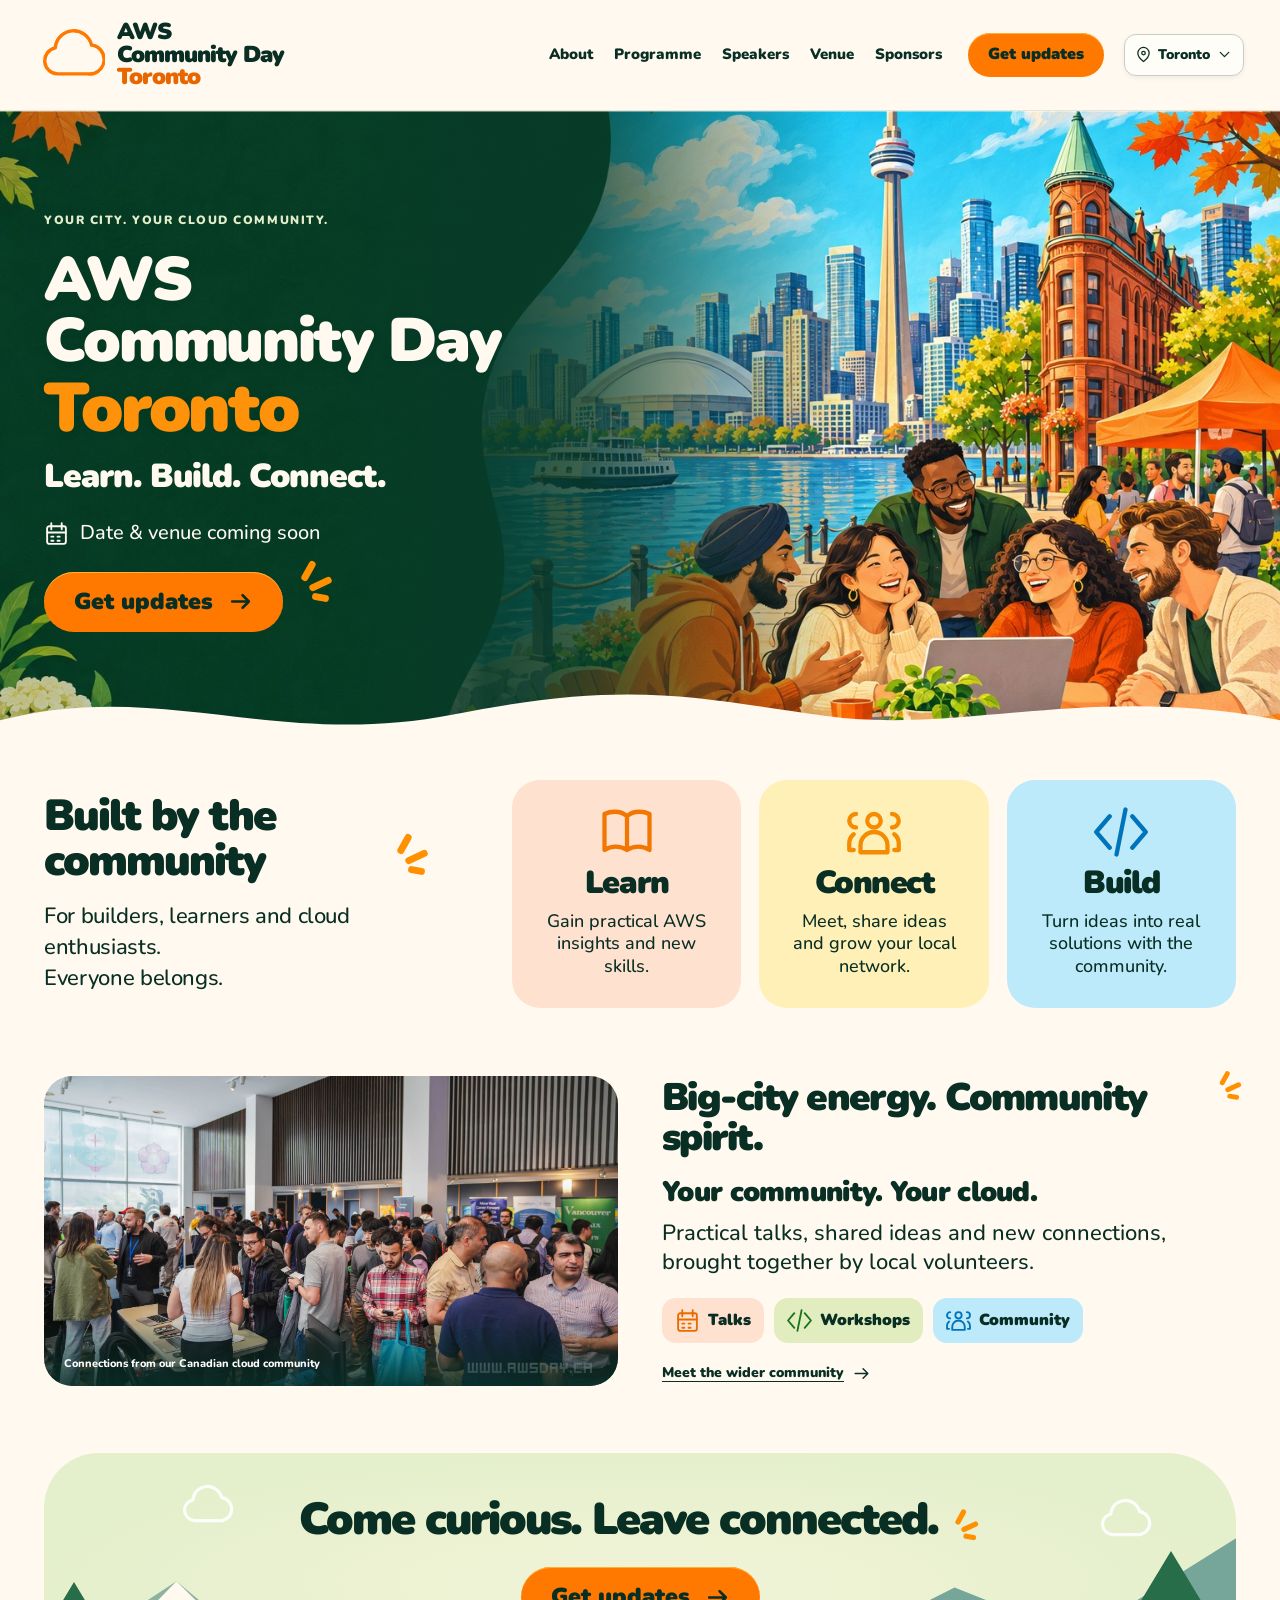
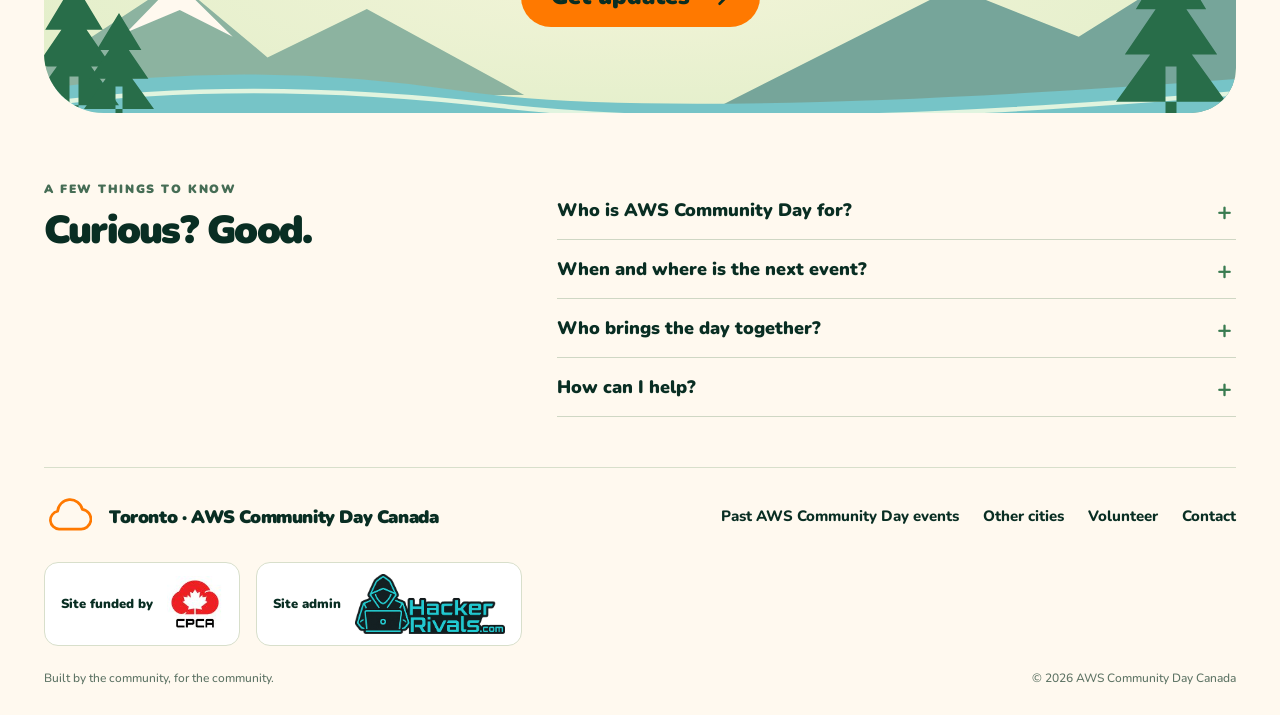
==== commit c05d32a1: "Use city dropdown and add CPCA HackerRivals footer credits" ====
--- a/index.html
+++ b/index.html
@@ -19,30 +19,30 @@
 <script src="app.js" defer></script></head>
 <body data-city="toronto"><a href="#main" class="skip-link">Skip to content</a>
 <header class="site-header"><div class="header-inner"><a class="brand" href="#top" aria-label="AWS Community Day Toronto home"><svg class="icon brand-cloud" viewBox="0 0 24 24" fill="none" stroke="currentColor" stroke-width="1.8" stroke-linecap="round" stroke-linejoin="round" aria-hidden="true"><path d="M7 19a5 5 0 0 1-.8-9.9A7 7 0 0 1 20 8a5.5 5.5 0 0 1-1.5 11Z"/></svg><span>AWS<br>Community Day<br><strong>Toronto</strong></span></a>
-<nav class="desktop-nav" aria-label="Main navigation"><a href="#about">About</a><button data-panel="programme" aria-haspopup="dialog" aria-controls="panel-programme">Programme</button><button data-panel="speakers" aria-haspopup="dialog" aria-controls="panel-speakers">Speakers</button><button data-panel="venue" aria-haspopup="dialog" aria-controls="panel-venue">Venue</button><button data-panel="sponsors" aria-haspopup="dialog" aria-controls="panel-sponsors">Sponsors</button></nav><div class="header-actions"><button class="button button-small header-updates" data-panel="updates" aria-haspopup="dialog" aria-controls="panel-updates">Get updates</button><button class="city-switch" data-panel="cities" aria-haspopup="dialog" aria-controls="panel-cities" aria-label="Change city, currently Toronto"><svg class="icon " viewBox="0 0 24 24" fill="none" stroke="currentColor" stroke-width="1.8" stroke-linecap="round" stroke-linejoin="round" aria-hidden="true"><path d="M20 10c0 6-8 12-8 12S4 16 4 10a8 8 0 1 1 16 0Z"/><circle cx="12" cy="10" r="2.5"/></svg><span>Toronto</span><svg class="icon " viewBox="0 0 24 24" fill="none" stroke="currentColor" stroke-width="1.8" stroke-linecap="round" stroke-linejoin="round" aria-hidden="true"><path d="m6 9 6 6 6-6"/></svg></button><button class="menu-toggle" aria-expanded="false" aria-controls="mobile-nav" aria-label="Open navigation"><svg class="icon " viewBox="0 0 24 24" fill="none" stroke="currentColor" stroke-width="1.8" stroke-linecap="round" stroke-linejoin="round" aria-hidden="true"><path d="M3 6h18M3 12h18M3 18h18"/></svg></button></div></div>
-<nav id="mobile-nav" class="mobile-nav" aria-label="Mobile navigation" hidden><a href="#about">About</a><button data-panel="programme" aria-haspopup="dialog" aria-controls="panel-programme">Programme</button><button data-panel="speakers" aria-haspopup="dialog" aria-controls="panel-speakers">Speakers</button><button data-panel="venue" aria-haspopup="dialog" aria-controls="panel-venue">Venue</button><button data-panel="sponsors" aria-haspopup="dialog" aria-controls="panel-sponsors">Sponsors</button><button data-panel="updates" aria-haspopup="dialog" aria-controls="panel-updates">Get updates</button></nav></header>
+<nav class="desktop-nav" aria-label="Main navigation"><a href="#about">About</a><button data-panel="programme" aria-haspopup="dialog" aria-controls="panel-programme">Programme</button><button data-panel="speakers" aria-haspopup="dialog" aria-controls="panel-speakers">Speakers</button><button data-panel="venue" aria-haspopup="dialog" aria-controls="panel-venue">Venue</button><button data-panel="sponsors" aria-haspopup="dialog" aria-controls="panel-sponsors">Sponsors</button></nav><div class="header-actions"><a class="button button-small header-updates" href="https://www.meetup.com/toronto-aws-users-united/" target="_blank" rel="noopener noreferrer">Get updates</a><div class="city-selector"><button class="city-switch" data-city-picker aria-expanded="false" aria-controls="city-options" aria-label="Change city, currently Toronto"><svg class="icon " viewBox="0 0 24 24" fill="none" stroke="currentColor" stroke-width="1.8" stroke-linecap="round" stroke-linejoin="round" aria-hidden="true"><path d="M20 10c0 6-8 12-8 12S4 16 4 10a8 8 0 1 1 16 0Z"/><circle cx="12" cy="10" r="2.5"/></svg><span>Toronto</span><svg class="icon " viewBox="0 0 24 24" fill="none" stroke="currentColor" stroke-width="1.8" stroke-linecap="round" stroke-linejoin="round" aria-hidden="true"><path d="m6 9 6 6 6-6"/></svg></button><nav id="city-options" class="city-dropdown" aria-label="Choose your city" hidden><a href="https://vancouver.awsday.ca/"><span>Vancouver</span></a><a href="https://toronto.awsday.ca/" aria-current="page"><span>Toronto</span><span class="city-dropdown-current">Current city</span></a><a href="https://victoria.awsday.ca/"><span>Victoria</span></a></nav></div><button class="menu-toggle" aria-expanded="false" aria-controls="mobile-nav" aria-label="Open navigation"><svg class="icon " viewBox="0 0 24 24" fill="none" stroke="currentColor" stroke-width="1.8" stroke-linecap="round" stroke-linejoin="round" aria-hidden="true"><path d="M3 6h18M3 12h18M3 18h18"/></svg></button></div></div>
+<nav id="mobile-nav" class="mobile-nav" aria-label="Mobile navigation" hidden><a href="#about">About</a><button data-panel="programme" aria-haspopup="dialog" aria-controls="panel-programme">Programme</button><button data-panel="speakers" aria-haspopup="dialog" aria-controls="panel-speakers">Speakers</button><button data-panel="venue" aria-haspopup="dialog" aria-controls="panel-venue">Venue</button><button data-panel="sponsors" aria-haspopup="dialog" aria-controls="panel-sponsors">Sponsors</button><a href="https://www.meetup.com/toronto-aws-users-united/" target="_blank" rel="noopener noreferrer">Get updates</a></nav></header>
 <main id="main">
-<section id="top" class="hero" aria-labelledby="hero-title"><img class="hero-art" src="assets/hero.jpg" width="1536" height="1024" alt="Illustrated Toronto waterfront with the CN Tower, skyline and a community of builders" fetchpriority="high"><div class="hero-inner"><div class="hero-copy"><span class="hero-kicker">Your city. Your cloud community.</span><h1 id="hero-title">AWS<br>Community Day<br><span>Toronto</span></h1><p class="hero-tagline">Learn. Build. Connect.</p><p class="event-status"><svg class="icon " viewBox="0 0 24 24" fill="none" stroke="currentColor" stroke-width="1.8" stroke-linecap="round" stroke-linejoin="round" aria-hidden="true"><rect x="3" y="5" width="18" height="17" rx="2"/><path d="M7 2v6m10-6v6M3 11h18M7 15h2m4 0h2m-8 4h2m4 0h2"/></svg> Date & venue coming soon</p><div class="hero-cta"><button class="button button-large" data-panel="updates" aria-haspopup="dialog" aria-controls="panel-updates">Get updates <svg class="icon " viewBox="0 0 24 24" fill="none" stroke="currentColor" stroke-width="1.8" stroke-linecap="round" stroke-linejoin="round" aria-hidden="true"><path d="M4 12h16m-6-6 6 6-6 6"/></svg></button><span class="sparks" aria-hidden="true"><i></i><i></i><i></i></span></div></div></div><svg class="hero-wave" viewBox="0 0 1440 55" preserveAspectRatio="none" aria-hidden="true"><path d="M0 35C180-15 310 70 510 28S780 8 930 30 1230-10 1440 35V55H0Z" fill="#fff9ef"/></svg></section>
+<section id="top" class="hero" aria-labelledby="hero-title"><img class="hero-art" src="assets/hero.jpg" width="1536" height="1024" alt="Illustrated Toronto waterfront with the CN Tower, skyline and a community of builders" fetchpriority="high"><div class="hero-inner"><div class="hero-copy"><span class="hero-kicker">Your city. Your cloud community.</span><h1 id="hero-title">AWS<br>Community Day<br><span>Toronto</span></h1><p class="hero-tagline">Learn. Build. Connect.</p><p class="event-status"><svg class="icon " viewBox="0 0 24 24" fill="none" stroke="currentColor" stroke-width="1.8" stroke-linecap="round" stroke-linejoin="round" aria-hidden="true"><rect x="3" y="5" width="18" height="17" rx="2"/><path d="M7 2v6m10-6v6M3 11h18M7 15h2m4 0h2m-8 4h2m4 0h2"/></svg> Date & venue coming soon</p><div class="hero-cta"><a class="button button-large" href="https://www.meetup.com/toronto-aws-users-united/" target="_blank" rel="noopener noreferrer">Get updates <svg class="icon " viewBox="0 0 24 24" fill="none" stroke="currentColor" stroke-width="1.8" stroke-linecap="round" stroke-linejoin="round" aria-hidden="true"><path d="M4 12h16m-6-6 6 6-6 6"/></svg></a><span class="sparks" aria-hidden="true"><i></i><i></i><i></i></span></div></div></div><svg class="hero-wave" viewBox="0 0 1440 55" preserveAspectRatio="none" aria-hidden="true"><path d="M0 35C180-15 310 70 510 28S780 8 930 30 1230-10 1440 35V55H0Z" fill="#fff9ef"/></svg></section>
 <section id="about" class="community-section content-width" aria-labelledby="community-title"><div class="community-intro"><h2 id="community-title">Built by the<br>community<span class="sparks" aria-hidden="true"><i></i><i></i><i></i></span></h2><p>For builders, learners and cloud enthusiasts.<br>Everyone belongs.</p></div><div class="pillars">
 <article class="pillar learn"><svg class="icon " viewBox="0 0 24 24" fill="none" stroke="currentColor" stroke-width="1.8" stroke-linecap="round" stroke-linejoin="round" aria-hidden="true"><path d="M12 5C9 2 4 3 2 4v16c3-2 7-2 10 0 3-2 7-2 10 0V4c-2-1-7-2-10 1Zm0 0v15"/></svg><h3>Learn</h3><p>Gain practical AWS insights and new skills.</p></article>
 <article class="pillar connect"><svg class="icon " viewBox="0 0 24 24" fill="none" stroke="currentColor" stroke-width="1.8" stroke-linecap="round" stroke-linejoin="round" aria-hidden="true"><circle cx="12" cy="7" r="3"/><path d="M6 21v-3a6 6 0 0 1 12 0v3ZM4 4a3 3 0 0 0 0 6M20 4a3 3 0 0 1 0 6M3 13a5 5 0 0 0-2 4v3h2m18-7a5 5 0 0 1 2 4v3h-2"/></svg><h3>Connect</h3><p>Meet, share ideas and grow your local network.</p></article>
 <article class="pillar build"><svg class="icon " viewBox="0 0 24 24" fill="none" stroke="currentColor" stroke-width="1.8" stroke-linecap="round" stroke-linejoin="round" aria-hidden="true"><path d="m7 5-6 7 6 7m10-14 6 7-6 7M14 2l-4 20"/></svg><h3>Build</h3><p>Turn ideas into real solutions with the community.</p></article></div></section>
 <section class="story-section content-width" aria-labelledby="story-title">
 <figure class="community-photo"><img src="assets/community.jpg" width="3600" height="2400" loading="lazy" alt="Cloud community members meeting and sharing ideas at a previous Canadian event"><figcaption>Connections from our Canadian cloud community</figcaption></figure><div class="story-copy"><h2 id="story-title">Big-city energy. Community spirit.<span class="sparks" aria-hidden="true"><i></i><i></i><i></i></span></h2><h3>Your community. Your cloud.</h3><p>Practical talks, shared ideas and new connections, brought together by local volunteers.</p><div class="activity-tags"><button class="tag talks" data-panel="programme" aria-haspopup="dialog" aria-controls="panel-programme"><svg class="icon " viewBox="0 0 24 24" fill="none" stroke="currentColor" stroke-width="1.8" stroke-linecap="round" stroke-linejoin="round" aria-hidden="true"><rect x="3" y="5" width="18" height="17" rx="2"/><path d="M7 2v6m10-6v6M3 11h18M7 15h2m4 0h2m-8 4h2m4 0h2"/></svg> Talks</button><button class="tag workshops" data-panel="programme" aria-haspopup="dialog" aria-controls="panel-programme"><svg class="icon " viewBox="0 0 24 24" fill="none" stroke="currentColor" stroke-width="1.8" stroke-linecap="round" stroke-linejoin="round" aria-hidden="true"><path d="m7 5-6 7 6 7m10-14 6 7-6 7M14 2l-4 20"/></svg> Workshops</button><button class="tag community" data-panel="volunteer" aria-haspopup="dialog" aria-controls="panel-volunteer"><svg class="icon " viewBox="0 0 24 24" fill="none" stroke="currentColor" stroke-width="1.8" stroke-linecap="round" stroke-linejoin="round" aria-hidden="true"><circle cx="12" cy="7" r="3"/><path d="M6 21v-3a6 6 0 0 1 12 0v3ZM4 4a3 3 0 0 0 0 6M20 4a3 3 0 0 1 0 6M3 13a5 5 0 0 0-2 4v3h2m18-7a5 5 0 0 1 2 4v3h-2"/></svg> Community</button></div><a class="text-link" href="https://canadiancloud.org/" target="_blank" rel="noopener noreferrer">Meet the wider community <svg class="icon " viewBox="0 0 24 24" fill="none" stroke="currentColor" stroke-width="1.8" stroke-linecap="round" stroke-linejoin="round" aria-hidden="true"><path d="M4 12h16m-6-6 6 6-6 6"/></svg></a></div></section>
-<section class="join-section content-width" aria-labelledby="join-title"><div class="join-landscape" aria-hidden="true"><svg viewBox="0 0 1440 290" preserveAspectRatio="none"><path d="M0 240 160 143 270 228 390 174 580 270H0Z" fill="#8cb3a0"/><path d="m100 200 60-57 68 62-64-30Z" fill="#fff9ef"/><path d="M800 290 1100 150 1250 205 1440 95V290Z" fill="#76a59a"/><path d="M0 263Q250 230 500 265T1440 252V290H0Z" fill="#76c4c7"/><path d="M0 280Q250 250 550 282T1440 268" stroke="#e1f4df" stroke-width="5" fill="none"/></svg><svg class="pine pine-one" viewBox="0 0 100 160" fill="currentColor"><path d="M45 105h10v55H45zM50 0 18 53h18L8 94h23L0 137h100L69 94h23L64 53h18Z"/></svg><svg class="pine pine-two" viewBox="0 0 100 160" fill="currentColor"><path d="M45 105h10v55H45zM50 0 18 53h18L8 94h23L0 137h100L69 94h23L64 53h18Z"/></svg><svg class="pine pine-three" viewBox="0 0 100 160" fill="currentColor"><path d="M45 105h10v55H45zM50 0 18 53h18L8 94h23L0 137h100L69 94h23L64 53h18Z"/></svg><svg class="icon landscape-cloud cloud-one" viewBox="0 0 24 24" fill="none" stroke="currentColor" stroke-width="1.8" stroke-linecap="round" stroke-linejoin="round" aria-hidden="true"><path d="M7 19a5 5 0 0 1-.8-9.9A7 7 0 0 1 20 8a5.5 5.5 0 0 1-1.5 11Z"/></svg><svg class="icon landscape-cloud cloud-two" viewBox="0 0 24 24" fill="none" stroke="currentColor" stroke-width="1.8" stroke-linecap="round" stroke-linejoin="round" aria-hidden="true"><path d="M7 19a5 5 0 0 1-.8-9.9A7 7 0 0 1 20 8a5.5 5.5 0 0 1-1.5 11Z"/></svg></div><div class="join-copy"><h2 id="join-title">Come curious.<br class="mobile-break"> Leave connected.<span class="sparks" aria-hidden="true"><i></i><i></i><i></i></span></h2><button class="button button-large" data-panel="updates" aria-haspopup="dialog" aria-controls="panel-updates">Get updates <svg class="icon " viewBox="0 0 24 24" fill="none" stroke="currentColor" stroke-width="1.8" stroke-linecap="round" stroke-linejoin="round" aria-hidden="true"><path d="M4 12h16m-6-6 6 6-6 6"/></svg></button></div></section>
+<section class="join-section content-width" aria-labelledby="join-title"><div class="join-landscape" aria-hidden="true"><svg viewBox="0 0 1440 290" preserveAspectRatio="none"><path d="M0 240 160 143 270 228 390 174 580 270H0Z" fill="#8cb3a0"/><path d="m100 200 60-57 68 62-64-30Z" fill="#fff9ef"/><path d="M800 290 1100 150 1250 205 1440 95V290Z" fill="#76a59a"/><path d="M0 263Q250 230 500 265T1440 252V290H0Z" fill="#76c4c7"/><path d="M0 280Q250 250 550 282T1440 268" stroke="#e1f4df" stroke-width="5" fill="none"/></svg><svg class="pine pine-one" viewBox="0 0 100 160" fill="currentColor"><path d="M45 105h10v55H45zM50 0 18 53h18L8 94h23L0 137h100L69 94h23L64 53h18Z"/></svg><svg class="pine pine-two" viewBox="0 0 100 160" fill="currentColor"><path d="M45 105h10v55H45zM50 0 18 53h18L8 94h23L0 137h100L69 94h23L64 53h18Z"/></svg><svg class="pine pine-three" viewBox="0 0 100 160" fill="currentColor"><path d="M45 105h10v55H45zM50 0 18 53h18L8 94h23L0 137h100L69 94h23L64 53h18Z"/></svg><svg class="icon landscape-cloud cloud-one" viewBox="0 0 24 24" fill="none" stroke="currentColor" stroke-width="1.8" stroke-linecap="round" stroke-linejoin="round" aria-hidden="true"><path d="M7 19a5 5 0 0 1-.8-9.9A7 7 0 0 1 20 8a5.5 5.5 0 0 1-1.5 11Z"/></svg><svg class="icon landscape-cloud cloud-two" viewBox="0 0 24 24" fill="none" stroke="currentColor" stroke-width="1.8" stroke-linecap="round" stroke-linejoin="round" aria-hidden="true"><path d="M7 19a5 5 0 0 1-.8-9.9A7 7 0 0 1 20 8a5.5 5.5 0 0 1-1.5 11Z"/></svg></div><div class="join-copy"><h2 id="join-title">Come curious.<br class="mobile-break"> Leave connected.<span class="sparks" aria-hidden="true"><i></i><i></i><i></i></span></h2><a class="button button-large" href="https://www.meetup.com/toronto-aws-users-united/" target="_blank" rel="noopener noreferrer">Get updates <svg class="icon " viewBox="0 0 24 24" fill="none" stroke="currentColor" stroke-width="1.8" stroke-linecap="round" stroke-linejoin="round" aria-hidden="true"><path d="M4 12h16m-6-6 6 6-6 6"/></svg></a></div></section>
 <section class="faq-section content-width" aria-labelledby="faq-title"><div class="faq-heading"><span class="eyebrow">A few things to know</span><h2 id="faq-title">Curious? Good.</h2></div><div class="faq-items">
 <details><summary>Who is AWS Community Day for?</summary><p>Developers, architects, students, cloud enthusiasts and anyone curious about AWS. Whether you’re just starting or have been building for years, you’re welcome here.</p></details>
 <details><summary>When and where is the next event?</summary><p>The date and venue for Toronto are coming soon. Confirmed details, tickets, speakers and the programme will be published here.</p></details>
-<details><summary>Who brings the day together?</summary><p>Local community volunteers, as part of the Canadian Public Cloud Association community. It’s a day to learn from each other and make meaningful connections.</p></details>
-<details><summary>How can I help?</summary><p>We’d love to hear from potential volunteers, speakers and sponsors. <a href="mailto:info@awsday.ca?subject=AWS%20Community%20Day%20Toronto%3A%20Getting%20involved">Contact the organizing team</a> to get involved in Toronto.</p></details></div></section></main>
+<details><summary>Who brings the day together?</summary><p>Local community leaders bring the day together, supported by AWS and the Canadian Public Cloud Association. It’s a day to learn from each other and make meaningful connections.</p></details>
+<details><summary>How can I help?</summary><p>Attend one of the <a href="https://www.meetup.com/toronto-aws-users-united/" target="_blank" rel="noopener noreferrer">regular AWS Toronto meetups</a>, get to know the community, and connect with the local leaders to find out how you can volunteer.</p></details></div></section></main>
 <footer class="site-footer content-width"><div class="footer-top"><a class="footer-brand" href="https://awsday.ca/"><svg class="icon " viewBox="0 0 24 24" fill="none" stroke="currentColor" stroke-width="1.8" stroke-linecap="round" stroke-linejoin="round" aria-hidden="true"><path d="M7 19a5 5 0 0 1-.8-9.9A7 7 0 0 1 20 8a5.5 5.5 0 0 1-1.5 11Z"/></svg><span>Toronto · AWS Community Day Canada</span></a>
-<nav aria-label="Footer navigation"><a href="past-events/">Past AWS Community Day events</a><button data-panel="cities" aria-haspopup="dialog" aria-controls="panel-cities">Other cities</button><button data-panel="volunteer" aria-haspopup="dialog" aria-controls="panel-volunteer">Volunteer</button><button data-panel="contact" aria-haspopup="dialog" aria-controls="panel-contact">Contact</button></nav></div><div class="footer-bottom"><span>Built by the community, for the community.</span><span>© 2026 AWS Community Day Canada</span></div></footer>
-<dialog id="panel-updates" aria-labelledby="title-updates"><button class="dialog-close" aria-label="Close dialog"><svg class="icon " viewBox="0 0 24 24" fill="none" stroke="currentColor" stroke-width="1.8" stroke-linecap="round" stroke-linejoin="round" aria-hidden="true"><path d="m5 5 14 14M19 5 5 19"/></svg></button><span class="eyebrow">Stay connected · Toronto</span><h2 id="title-updates">Good things are coming.</h2><p>Dates, tickets and the programme will be announced here. Follow the Canadian cloud community for event news as it happens.</p><a class="button" href="https://www.linkedin.com/company/canadiancloud/" target="_blank" rel="noopener noreferrer">Follow community updates <svg class="icon " viewBox="0 0 24 24" fill="none" stroke="currentColor" stroke-width="1.8" stroke-linecap="round" stroke-linejoin="round" aria-hidden="true"><path d="M4 12h16m-6-6 6 6-6 6"/></svg></a><p class="panel-note">Have a question? <a href="mailto:info@awsday.ca?subject=AWS%20Community%20Day%20Toronto%3A%20Event%20updates">Email the organizing team</a>.</p></dialog>
+<nav aria-label="Footer navigation"><a href="past-events/">Past AWS Community Day events</a><button data-city-picker aria-expanded="false" aria-controls="city-options">Other cities</button><button data-panel="volunteer" aria-haspopup="dialog" aria-controls="panel-volunteer">Volunteer</button><button data-panel="contact" aria-haspopup="dialog" aria-controls="panel-contact">Contact</button></nav></div><div class="footer-credits" aria-label="Site credits"><a class="footer-credit" href="https://canadiancloud.org/" target="_blank" rel="noopener noreferrer" aria-label="Site funded by CPCA, Canadian Public Cloud Association"><span>Site funded by</span><img class="cpca-logo" src="assets/cpca-logo.png" alt="CPCA" width="102" height="102" loading="lazy"></a><a class="footer-credit" href="https://hackerrivals.com/" target="_blank" rel="noopener noreferrer" aria-label="Site admin: HackerRivals"><span>Site admin</span><img class="hackerrivals-logo" src="assets/hackerrivals-logo.png" alt="HackerRivals" width="867" height="347" loading="lazy"></a></div><div class="footer-bottom"><span>Built by the community, for the community.</span><span>© 2026 AWS Community Day Canada</span></div></footer>
+
 <dialog id="panel-programme" aria-labelledby="title-programme"><button class="dialog-close" aria-label="Close dialog"><svg class="icon " viewBox="0 0 24 24" fill="none" stroke="currentColor" stroke-width="1.8" stroke-linecap="round" stroke-linejoin="round" aria-hidden="true"><path d="m5 5 14 14M19 5 5 19"/></svg></button><span class="eyebrow">Programme</span><h2 id="title-programme">A day for curious minds.</h2><p>Practical talks, shared ideas and space to meet other builders. The Toronto programme and session times will be published once confirmed.</p><div class="panel-list"><p><svg class="icon " viewBox="0 0 24 24" fill="none" stroke="currentColor" stroke-width="1.8" stroke-linecap="round" stroke-linejoin="round" aria-hidden="true"><path d="M12 5C9 2 4 3 2 4v16c3-2 7-2 10 0 3-2 7-2 10 0V4c-2-1-7-2-10 1Zm0 0v15"/></svg> Learn from the people building in the cloud.</p><p><svg class="icon " viewBox="0 0 24 24" fill="none" stroke="currentColor" stroke-width="1.8" stroke-linecap="round" stroke-linejoin="round" aria-hidden="true"><path d="m7 5-6 7 6 7m10-14 6 7-6 7M14 2l-4 20"/></svg> Explore ideas you can put into practice.</p><p><svg class="icon " viewBox="0 0 24 24" fill="none" stroke="currentColor" stroke-width="1.8" stroke-linecap="round" stroke-linejoin="round" aria-hidden="true"><circle cx="12" cy="7" r="3"/><path d="M6 21v-3a6 6 0 0 1 12 0v3ZM4 4a3 3 0 0 0 0 6M20 4a3 3 0 0 1 0 6M3 13a5 5 0 0 0-2 4v3h2m18-7a5 5 0 0 1 2 4v3h-2"/></svg> Make time for conversations and connections.</p></div><p class="status-line">Full programme coming soon</p></dialog>
-<dialog id="panel-speakers" aria-labelledby="title-speakers"><button class="dialog-close" aria-label="Close dialog"><svg class="icon " viewBox="0 0 24 24" fill="none" stroke="currentColor" stroke-width="1.8" stroke-linecap="round" stroke-linejoin="round" aria-hidden="true"><path d="m5 5 14 14M19 5 5 19"/></svg></button><span class="eyebrow">Speakers</span><h2 id="title-speakers">Community voices. Real experience.</h2><p>Our Toronto speaker lineup is being planned. Names and session details will appear here when confirmed.</p><p>Have something useful to share with other builders?</p><a class="button" href="mailto:info@awsday.ca?subject=AWS%20Community%20Day%20Toronto%3A%20Speaking%20interest">Talk to the team <svg class="icon " viewBox="0 0 24 24" fill="none" stroke="currentColor" stroke-width="1.8" stroke-linecap="round" stroke-linejoin="round" aria-hidden="true"><path d="M4 12h16m-6-6 6 6-6 6"/></svg></a></dialog>
+<dialog id="panel-speakers" aria-labelledby="title-speakers"><button class="dialog-close" aria-label="Close dialog"><svg class="icon " viewBox="0 0 24 24" fill="none" stroke="currentColor" stroke-width="1.8" stroke-linecap="round" stroke-linejoin="round" aria-hidden="true"><path d="m5 5 14 14M19 5 5 19"/></svg></button><span class="eyebrow">Speakers</span><h2 id="title-speakers">Community voices. Real experience.</h2><p>A call for speakers will be announced soon.</p><p>In the meantime, attend an <a href="https://www.meetup.com/toronto-aws-users-united/" target="_blank" rel="noopener noreferrer">AWS Toronto meetup event</a> to get to know the community and connect with the local leaders.</p></dialog>
 <dialog id="panel-venue" aria-labelledby="title-venue"><button class="dialog-close" aria-label="Close dialog"><svg class="icon " viewBox="0 0 24 24" fill="none" stroke="currentColor" stroke-width="1.8" stroke-linecap="round" stroke-linejoin="round" aria-hidden="true"><path d="m5 5 14 14M19 5 5 19"/></svg></button><span class="eyebrow">Date & venue</span><h2 id="title-venue">See you in Toronto.</h2><p>The date and venue for the next AWS Community Day Toronto will be announced here.</p><p>Once confirmed, you’ll find the address, transport options and accessibility information in this space.</p><p class="status-line">Date & venue coming soon</p></dialog>
-<dialog id="panel-sponsors" aria-labelledby="title-sponsors"><button class="dialog-close" aria-label="Close dialog"><svg class="icon " viewBox="0 0 24 24" fill="none" stroke="currentColor" stroke-width="1.8" stroke-linecap="round" stroke-linejoin="round" aria-hidden="true"><path d="m5 5 14 14M19 5 5 19"/></svg></button><span class="eyebrow">Partners & sponsors</span><h2 id="title-sponsors">Help the community build.</h2><p>Support a day of learning and connection for the Toronto cloud community. Sponsor opportunities and confirmed partners will be shared as planning progresses.</p><a class="button" href="mailto:info@awsday.ca?subject=AWS%20Community%20Day%20Toronto%3A%20Sponsorship%20interest">Become a sponsor <svg class="icon " viewBox="0 0 24 24" fill="none" stroke="currentColor" stroke-width="1.8" stroke-linecap="round" stroke-linejoin="round" aria-hidden="true"><path d="M4 12h16m-6-6 6 6-6 6"/></svg></a></dialog>
+<dialog id="panel-sponsors" aria-labelledby="title-sponsors"><button class="dialog-close" aria-label="Close dialog"><svg class="icon " viewBox="0 0 24 24" fill="none" stroke="currentColor" stroke-width="1.8" stroke-linecap="round" stroke-linejoin="round" aria-hidden="true"><path d="m5 5 14 14M19 5 5 19"/></svg></button><span class="eyebrow">Partners & sponsors</span><h2 id="title-sponsors">Help the community build.</h2><p>A call for sponsors will be announced soon.</p><p>In the meantime, attend an <a href="https://www.meetup.com/toronto-aws-users-united/" target="_blank" rel="noopener noreferrer">AWS Toronto meetup event</a> to get to know the community and connect with the local leaders.</p></dialog>
 <dialog id="panel-volunteer" aria-labelledby="title-volunteer"><button class="dialog-close" aria-label="Close dialog"><svg class="icon " viewBox="0 0 24 24" fill="none" stroke="currentColor" stroke-width="1.8" stroke-linecap="round" stroke-linejoin="round" aria-hidden="true"><path d="m5 5 14 14M19 5 5 19"/></svg></button><span class="eyebrow">Volunteer</span><h2 id="title-volunteer">Built together. By people like you.</h2><p>AWS Community Day is brought together by local volunteers. Help welcome attendees, support speakers or bring your own skills to the organizing team in Toronto.</p><a class="button" href="mailto:info@awsday.ca?subject=AWS%20Community%20Day%20Toronto%3A%20Volunteer%20interest">Get involved <svg class="icon " viewBox="0 0 24 24" fill="none" stroke="currentColor" stroke-width="1.8" stroke-linecap="round" stroke-linejoin="round" aria-hidden="true"><path d="M20 4a5 5 0 0 0-8 1 5 5 0 0 0-8-1c-7 6 8 17 8 17S27 10 20 4Z"/></svg></a></dialog>
-<dialog id="panel-cities" aria-labelledby="title-cities"><button class="dialog-close" aria-label="Close dialog"><svg class="icon " viewBox="0 0 24 24" fill="none" stroke="currentColor" stroke-width="1.8" stroke-linecap="round" stroke-linejoin="round" aria-hidden="true"><path d="m5 5 14 14M19 5 5 19"/></svg></button><span class="eyebrow">Find your community</span><h2 id="title-cities">One community. Many cities.</h2><p>A local welcome, wherever you build.</p><div class="city-list"><a href="https://canadiancloud.org/awsday-vancouver/" ><svg class="icon " viewBox="0 0 24 24" fill="none" stroke="currentColor" stroke-width="1.8" stroke-linecap="round" stroke-linejoin="round" aria-hidden="true"><path d="M20 10c0 6-8 12-8 12S4 16 4 10a8 8 0 1 1 16 0Z"/><circle cx="12" cy="10" r="2.5"/></svg> Vancouver<svg class="icon " viewBox="0 0 24 24" fill="none" stroke="currentColor" stroke-width="1.8" stroke-linecap="round" stroke-linejoin="round" aria-hidden="true"><path d="M4 12h16m-6-6 6 6-6 6"/></svg></a><a href="https://toronto.awsday.ca/" aria-current="page"><svg class="icon " viewBox="0 0 24 24" fill="none" stroke="currentColor" stroke-width="1.8" stroke-linecap="round" stroke-linejoin="round" aria-hidden="true"><path d="M20 10c0 6-8 12-8 12S4 16 4 10a8 8 0 1 1 16 0Z"/><circle cx="12" cy="10" r="2.5"/></svg> Toronto<span class="current-city">You are here</span></a><a href="https://canadiancloud.org/awsday-victoria/" ><svg class="icon " viewBox="0 0 24 24" fill="none" stroke="currentColor" stroke-width="1.8" stroke-linecap="round" stroke-linejoin="round" aria-hidden="true"><path d="M20 10c0 6-8 12-8 12S4 16 4 10a8 8 0 1 1 16 0Z"/><circle cx="12" cy="10" r="2.5"/></svg> Victoria<svg class="icon " viewBox="0 0 24 24" fill="none" stroke="currentColor" stroke-width="1.8" stroke-linecap="round" stroke-linejoin="round" aria-hidden="true"><path d="M4 12h16m-6-6 6 6-6 6"/></svg></a></div><a class="text-link" href="https://awsday.ca/">AWS Community Day Canada <svg class="icon " viewBox="0 0 24 24" fill="none" stroke="currentColor" stroke-width="1.8" stroke-linecap="round" stroke-linejoin="round" aria-hidden="true"><path d="M4 12h16m-6-6 6 6-6 6"/></svg></a></dialog>
+
 <dialog id="panel-contact" aria-labelledby="title-contact"><button class="dialog-close" aria-label="Close dialog"><svg class="icon " viewBox="0 0 24 24" fill="none" stroke="currentColor" stroke-width="1.8" stroke-linecap="round" stroke-linejoin="round" aria-hidden="true"><path d="m5 5 14 14M19 5 5 19"/></svg></button><span class="eyebrow">Contact</span><h2 id="title-contact">Let’s start a conversation.</h2><p>Questions about AWS Community Day Toronto? Get in touch with the organizing team.</p><a class="button" href="mailto:info@awsday.ca?subject=AWS%20Community%20Day%20Toronto%3A%20General%20enquiry"><svg class="icon " viewBox="0 0 24 24" fill="none" stroke="currentColor" stroke-width="1.8" stroke-linecap="round" stroke-linejoin="round" aria-hidden="true"><rect x="2" y="4" width="20" height="16" rx="2"/><path d="m2 6 10 7L22 6"/></svg> info@awsday.ca</a><p class="panel-note">Part of the <a href="https://canadiancloud.org/" target="_blank" rel="noopener noreferrer">Canadian Public Cloud Association</a> community.</p></dialog>
 </body></html>
--- a/styles.css
+++ b/styles.css
@@ -21,3 +21,19 @@
 /* Footer archive link shares the existing navigation style. */
 .site-footer nav{flex-wrap:wrap;justify-content:flex-end;column-gap:24px;row-gap:4px}.site-footer nav a{padding:10px 0;text-decoration:none;font-size:15px;font-weight:800}.site-footer nav a:hover{color:#a84a00}
 @media(max-width:760px){.site-footer nav{justify-content:flex-start;column-gap:24px}}
+
+/* City dropdown retains the existing city button styling. */
+.city-selector{position:relative;flex-shrink:0}
+.city-switch[aria-expanded="true"]{background:#edf2e1}
+.city-switch>.icon:last-child{transition:transform .18s}
+.city-switch[aria-expanded="true"]>.icon:last-child{transform:rotate(180deg)}
+.city-dropdown{position:absolute;top:calc(100% + 10px);right:0;z-index:30;min-width:210px;max-width:calc(100vw - 32px);padding:6px;border:1px solid #c8cec4;border-radius:16px;background:#fffdf8;box-shadow:0 12px 32px #092e2326}
+.city-dropdown:not([hidden]){display:grid;gap:3px}
+.city-dropdown a{display:flex;align-items:center;justify-content:space-between;gap:18px;min-height:44px;padding:11px 13px;border-radius:10px;color:var(--deep);font-size:15px;font-weight:900;text-decoration:none;white-space:nowrap}
+.city-dropdown a:hover,.city-dropdown a:focus-visible{background:#edf2e1}
+.city-dropdown a[aria-current="page"]{background:#e1edcc}
+.city-dropdown-current{font-size:11px;color:#466d55;font-weight:800}
+
+/* Funding and site administration credits. */
+.footer-credits{display:flex;align-items:center;flex-wrap:wrap;gap:16px;padding-top:24px}.footer-credit{display:flex;align-items:center;gap:14px;min-height:84px;padding:10px 16px;border:1px solid #d8dfcb;border-radius:14px;background:#fff;text-decoration:none;color:var(--deep)}.footer-credit:hover{border-color:#8da58e;color:var(--deep)}.footer-credit>span{font-size:13px;font-weight:900;white-space:nowrap}.footer-credit img{display:block;object-fit:contain}.footer-credit .cpca-logo{width:56px;height:56px}.footer-credit .hackerrivals-logo{width:150px;height:60px}
+@media(max-width:760px){.footer-credit{flex:1 1 100%;max-width:360px;justify-content:space-between}}
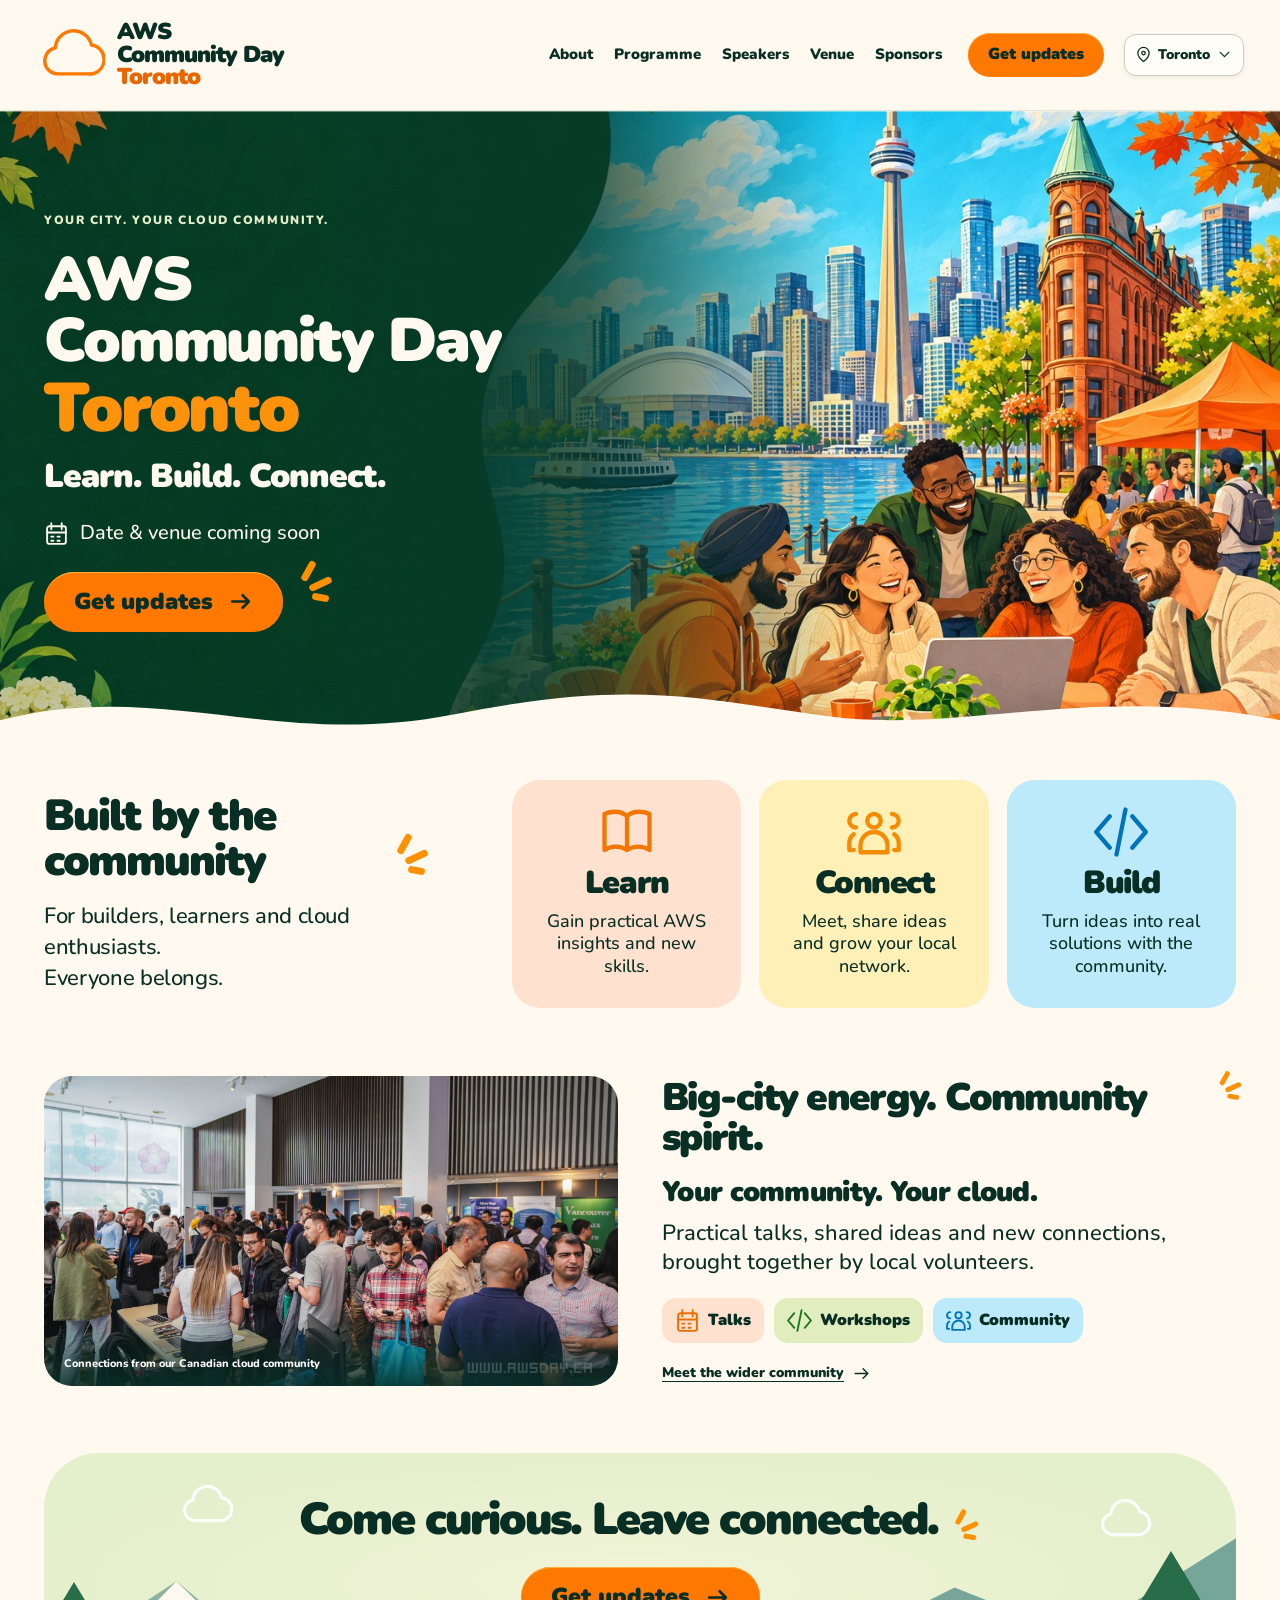
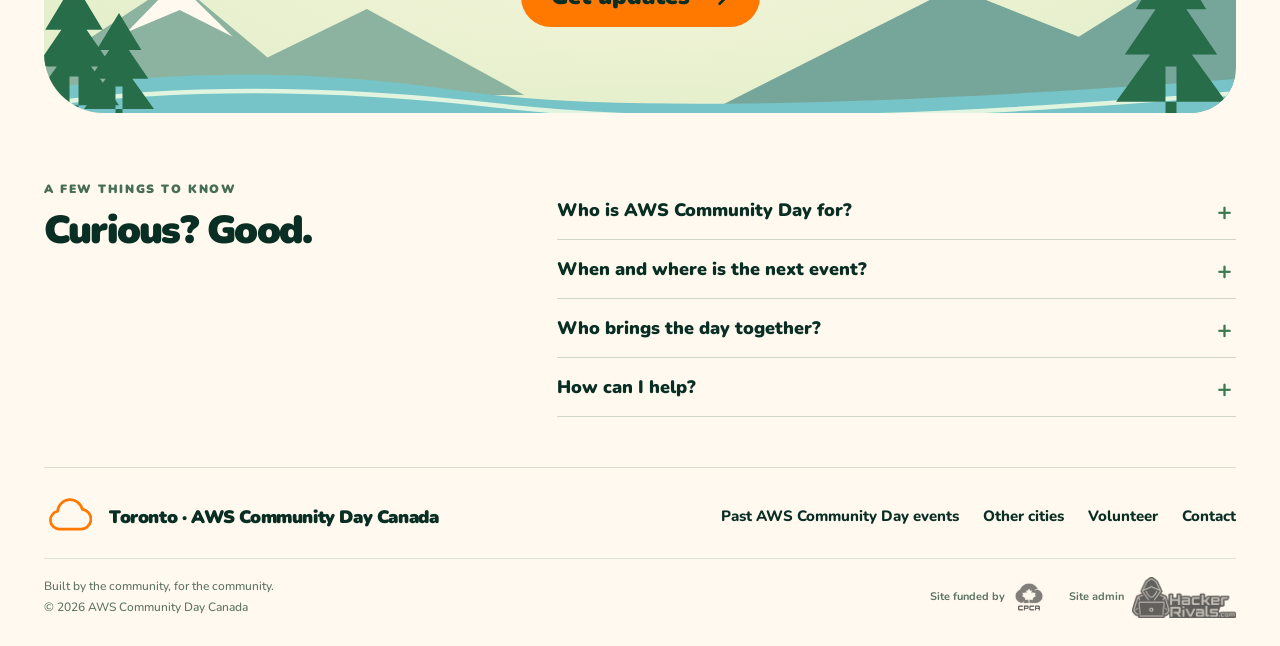
==== commit b663c796: "Integrate compact logo credits into footer secondary row" ====
--- a/index.html
+++ b/index.html
@@ -36,7 +36,7 @@
 <details><summary>Who brings the day together?</summary><p>Local community leaders bring the day together, supported by AWS and the Canadian Public Cloud Association. It’s a day to learn from each other and make meaningful connections.</p></details>
 <details><summary>How can I help?</summary><p>Attend one of the <a href="https://www.meetup.com/toronto-aws-users-united/" target="_blank" rel="noopener noreferrer">regular AWS Toronto meetups</a>, get to know the community, and connect with the local leaders to find out how you can volunteer.</p></details></div></section></main>
 <footer class="site-footer content-width"><div class="footer-top"><a class="footer-brand" href="https://awsday.ca/"><svg class="icon " viewBox="0 0 24 24" fill="none" stroke="currentColor" stroke-width="1.8" stroke-linecap="round" stroke-linejoin="round" aria-hidden="true"><path d="M7 19a5 5 0 0 1-.8-9.9A7 7 0 0 1 20 8a5.5 5.5 0 0 1-1.5 11Z"/></svg><span>Toronto · AWS Community Day Canada</span></a>
-<nav aria-label="Footer navigation"><a href="past-events/">Past AWS Community Day events</a><button data-city-picker aria-expanded="false" aria-controls="city-options">Other cities</button><button data-panel="volunteer" aria-haspopup="dialog" aria-controls="panel-volunteer">Volunteer</button><button data-panel="contact" aria-haspopup="dialog" aria-controls="panel-contact">Contact</button></nav></div><div class="footer-credits" aria-label="Site credits"><a class="footer-credit" href="https://canadiancloud.org/" target="_blank" rel="noopener noreferrer" aria-label="Site funded by CPCA, Canadian Public Cloud Association"><span>Site funded by</span><img class="cpca-logo" src="assets/cpca-logo.png" alt="CPCA" width="102" height="102" loading="lazy"></a><a class="footer-credit" href="https://hackerrivals.com/" target="_blank" rel="noopener noreferrer" aria-label="Site admin: HackerRivals"><span>Site admin</span><img class="hackerrivals-logo" src="assets/hackerrivals-logo.png" alt="HackerRivals" width="867" height="347" loading="lazy"></a></div><div class="footer-bottom"><span>Built by the community, for the community.</span><span>© 2026 AWS Community Day Canada</span></div></footer>
+<nav aria-label="Footer navigation"><a href="past-events/">Past AWS Community Day events</a><button data-city-picker aria-expanded="false" aria-controls="city-options">Other cities</button><button data-panel="volunteer" aria-haspopup="dialog" aria-controls="panel-volunteer">Volunteer</button><button data-panel="contact" aria-haspopup="dialog" aria-controls="panel-contact">Contact</button></nav></div><div class="footer-bottom"><div class="footer-notes"><span>Built by the community, for the community.</span><span>© 2026 AWS Community Day Canada</span></div><div class="footer-credits" aria-label="Site credits"><a class="footer-credit" href="https://canadiancloud.org/" target="_blank" rel="noopener noreferrer" aria-label="Site funded by CPCA, Canadian Public Cloud Association"><span>Site funded by</span><img class="cpca-logo" src="assets/cpca-logo.png" alt="CPCA" width="102" height="102" loading="lazy"></a><a class="footer-credit" href="https://hackerrivals.com/" target="_blank" rel="noopener noreferrer" aria-label="Site admin: HackerRivals"><span>Site admin</span><img class="hackerrivals-logo" src="assets/hackerrivals-logo.png" alt="HackerRivals" width="867" height="347" loading="lazy"></a></div></div></footer>
 
 <dialog id="panel-programme" aria-labelledby="title-programme"><button class="dialog-close" aria-label="Close dialog"><svg class="icon " viewBox="0 0 24 24" fill="none" stroke="currentColor" stroke-width="1.8" stroke-linecap="round" stroke-linejoin="round" aria-hidden="true"><path d="m5 5 14 14M19 5 5 19"/></svg></button><span class="eyebrow">Programme</span><h2 id="title-programme">A day for curious minds.</h2><p>Practical talks, shared ideas and space to meet other builders. The Toronto programme and session times will be published once confirmed.</p><div class="panel-list"><p><svg class="icon " viewBox="0 0 24 24" fill="none" stroke="currentColor" stroke-width="1.8" stroke-linecap="round" stroke-linejoin="round" aria-hidden="true"><path d="M12 5C9 2 4 3 2 4v16c3-2 7-2 10 0 3-2 7-2 10 0V4c-2-1-7-2-10 1Zm0 0v15"/></svg> Learn from the people building in the cloud.</p><p><svg class="icon " viewBox="0 0 24 24" fill="none" stroke="currentColor" stroke-width="1.8" stroke-linecap="round" stroke-linejoin="round" aria-hidden="true"><path d="m7 5-6 7 6 7m10-14 6 7-6 7M14 2l-4 20"/></svg> Explore ideas you can put into practice.</p><p><svg class="icon " viewBox="0 0 24 24" fill="none" stroke="currentColor" stroke-width="1.8" stroke-linecap="round" stroke-linejoin="round" aria-hidden="true"><circle cx="12" cy="7" r="3"/><path d="M6 21v-3a6 6 0 0 1 12 0v3ZM4 4a3 3 0 0 0 0 6M20 4a3 3 0 0 1 0 6M3 13a5 5 0 0 0-2 4v3h2m18-7a5 5 0 0 1 2 4v3h-2"/></svg> Make time for conversations and connections.</p></div><p class="status-line">Full programme coming soon</p></dialog>
 <dialog id="panel-speakers" aria-labelledby="title-speakers"><button class="dialog-close" aria-label="Close dialog"><svg class="icon " viewBox="0 0 24 24" fill="none" stroke="currentColor" stroke-width="1.8" stroke-linecap="round" stroke-linejoin="round" aria-hidden="true"><path d="m5 5 14 14M19 5 5 19"/></svg></button><span class="eyebrow">Speakers</span><h2 id="title-speakers">Community voices. Real experience.</h2><p>A call for speakers will be announced soon.</p><p>In the meantime, attend an <a href="https://www.meetup.com/toronto-aws-users-united/" target="_blank" rel="noopener noreferrer">AWS Toronto meetup event</a> to get to know the community and connect with the local leaders.</p></dialog>
--- a/styles.css
+++ b/styles.css
@@ -34,6 +34,15 @@
 .city-dropdown a[aria-current="page"]{background:#e1edcc}
 .city-dropdown-current{font-size:11px;color:#466d55;font-weight:800}
 
-/* Funding and site administration credits. */
-.footer-credits{display:flex;align-items:center;flex-wrap:wrap;gap:16px;padding-top:24px}.footer-credit{display:flex;align-items:center;gap:14px;min-height:84px;padding:10px 16px;border:1px solid #d8dfcb;border-radius:14px;background:#fff;text-decoration:none;color:var(--deep)}.footer-credit:hover{border-color:#8da58e;color:var(--deep)}.footer-credit>span{font-size:13px;font-weight:900;white-space:nowrap}.footer-credit img{display:block;object-fit:contain}.footer-credit .cpca-logo{width:56px;height:56px}.footer-credit .hackerrivals-logo{width:150px;height:60px}
-@media(max-width:760px){.footer-credit{flex:1 1 100%;max-width:360px;justify-content:space-between}}
+/* Funding and administration sit within the footer's secondary line. */
+.footer-bottom{align-items:center;gap:24px;margin-top:20px;padding-top:16px;border-top:1px solid #e0e6d6}
+.footer-notes{display:flex;flex-direction:column;gap:4px;line-height:1.45}
+.footer-credits{display:flex;align-items:center;justify-content:flex-end;flex-wrap:wrap;column-gap:24px;row-gap:4px}
+.footer-credit{display:inline-flex;align-items:center;gap:8px;min-height:44px;padding:0;color:#5d7364;text-decoration:none}
+.footer-credit:hover{color:var(--deep)}
+.footer-credit>span{font-size:11px;font-weight:700;white-space:nowrap}
+.footer-credit img{display:block;object-fit:contain;filter:grayscale(1);opacity:.7;mix-blend-mode:multiply;transition:filter .18s,opacity .18s}
+.footer-credit:hover img,.footer-credit:focus-visible img{filter:none;opacity:1}
+.footer-credit .cpca-logo{width:32px;height:32px}
+.footer-credit .hackerrivals-logo{width:104px;height:42px}
+@media(max-width:760px){.footer-bottom{align-items:flex-start;gap:12px;margin-top:17px;padding-top:14px}.footer-credits{justify-content:flex-start;column-gap:14px}.footer-credit .cpca-logo{width:28px;height:28px}.footer-credit .hackerrivals-logo{width:96px;height:38px}}
